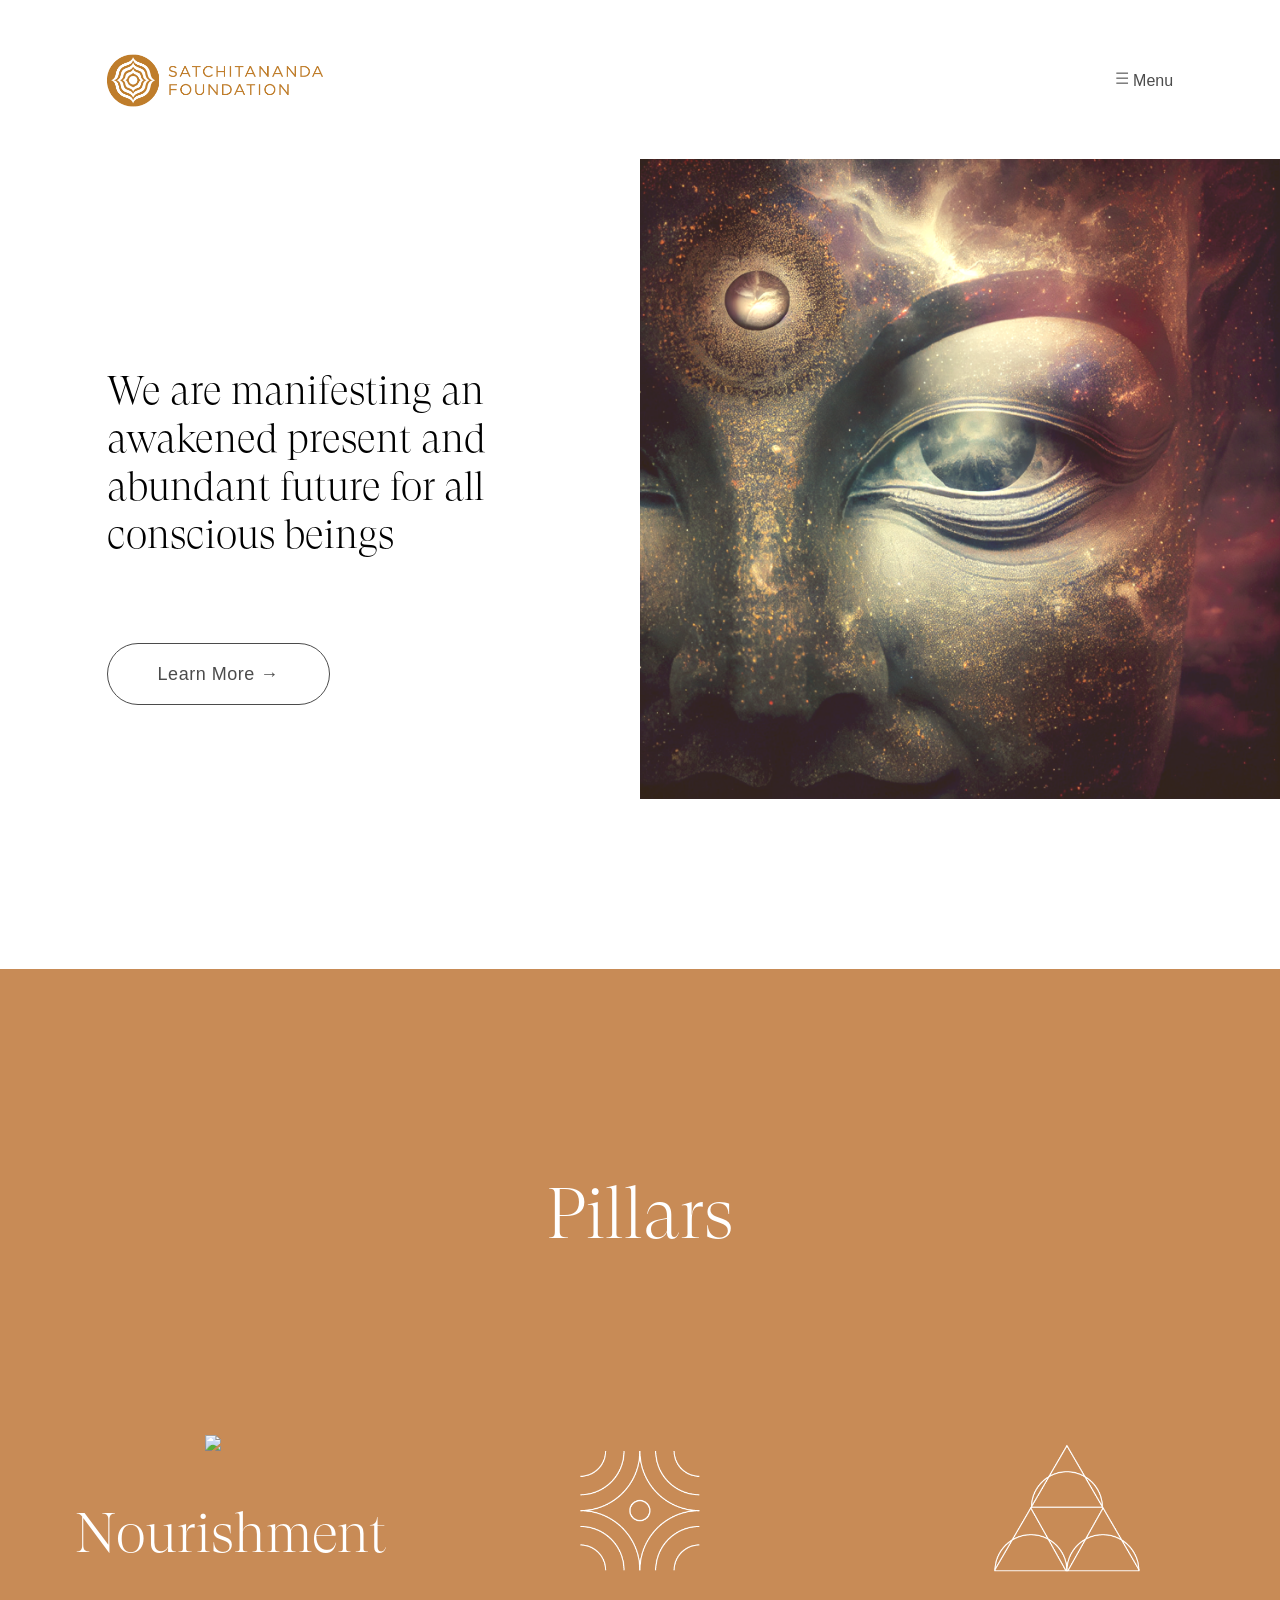
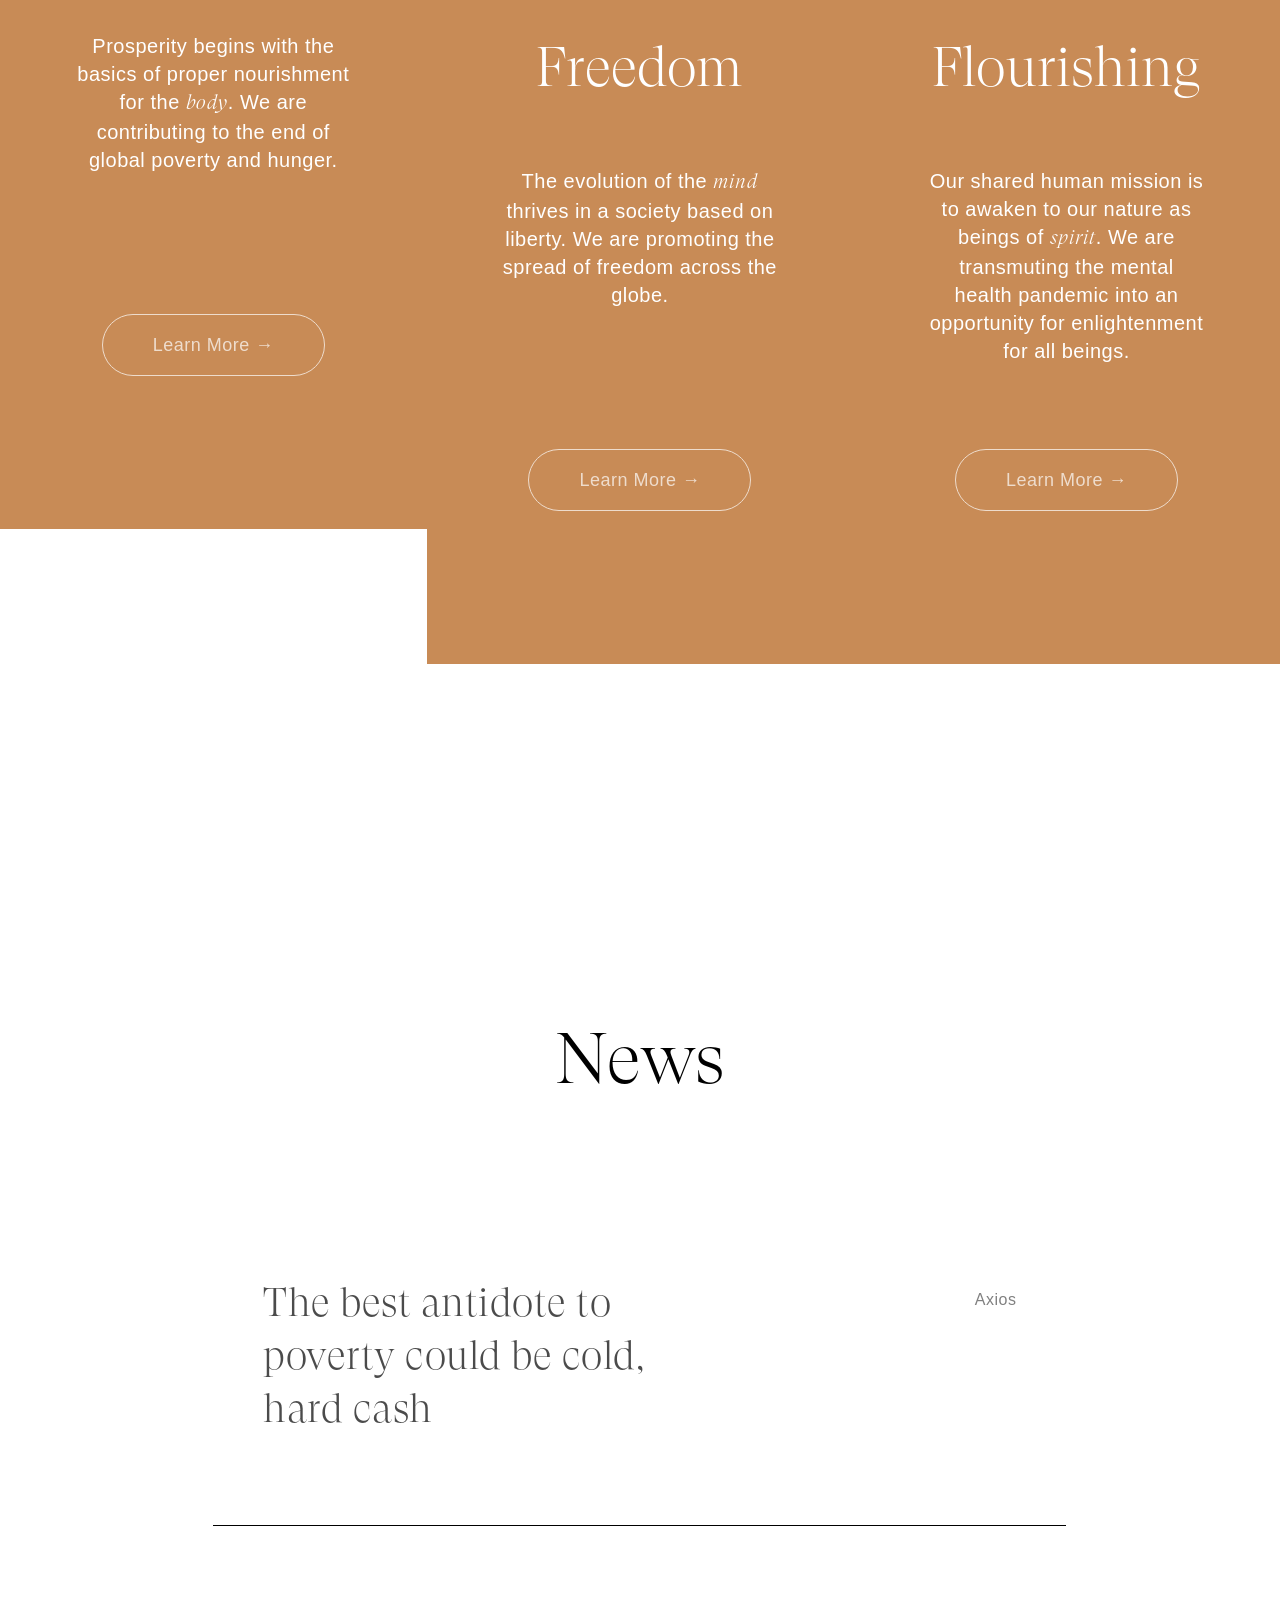
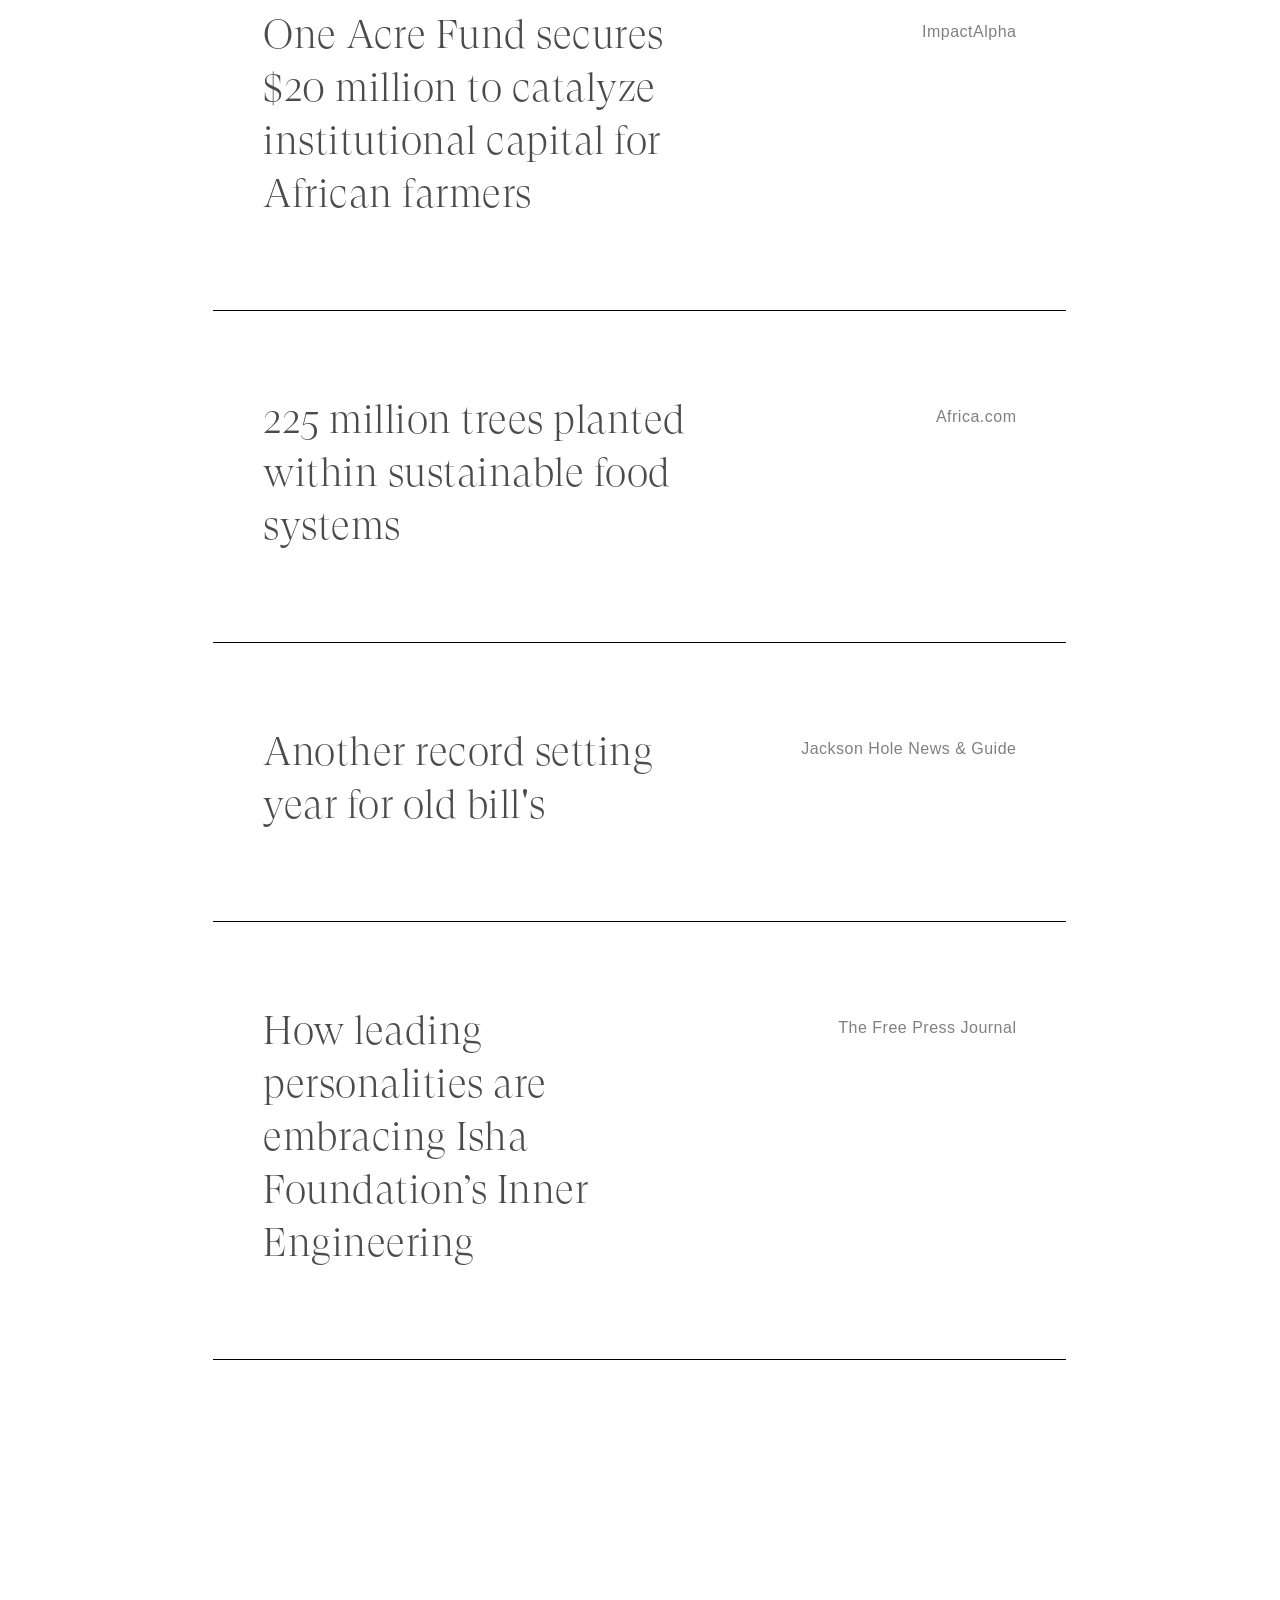
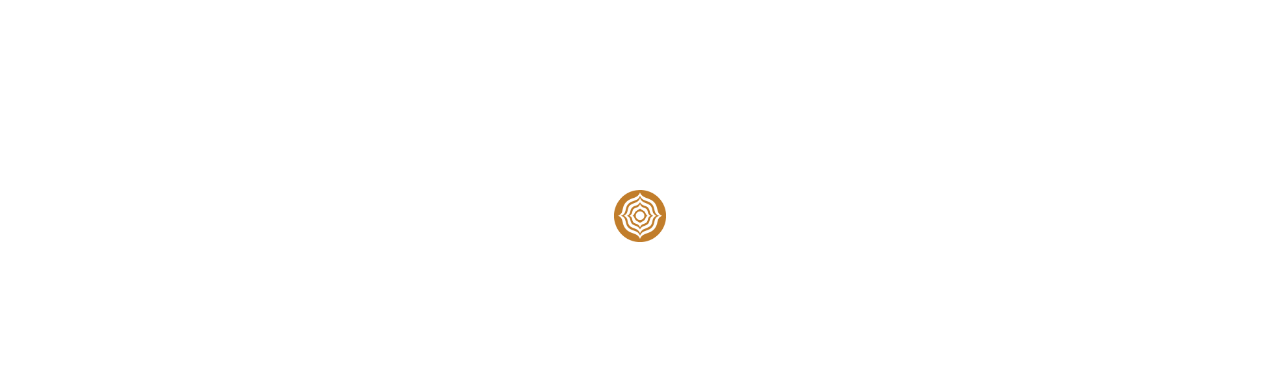
==== index.html @ 5cea1e6e "Update index.html" ====
<!DOCTYPE HTML>
<html lang="en">
<head>
	<!-- 👉 -->
	<script>
		var host = "www.satchitanandafoundation.com"
		if (window.location.host == host && window.location.protocol != "https:") {window.location.protocol = "https:"}
	</script>
	<!-- 🌟 -->
	<title>Satchitananda Foundation</title>
	<meta name="description" content="Our shared human mission is to contribute to the end of global poverty and hunger, to promote the spread of freedom across the globe, and to awaken to our nature as beings of spirit, transmuting the mental health pandemic into an opportunity for enlightenment for all beings">
	<!-- 🔎 -->
	<meta itemprop="name" content="Satchitananda Foundation">
	<meta itemprop="description" content="Our shared human mission is to contribute to the end of global poverty and hunger, to promote the spread of freedom across the globe, and to awaken to our nature as beings of spirit, transmuting the mental health pandemic into an opportunity for enlightenment for all beings">
	<meta itemprop="image" content="https://www.satchitanandafoundation.com/img/thumbnail-og.png">
	<meta property="og:title" content="Satchitananda Foundation">
	<meta property="og:description" content="Our shared human mission is to contribute to the end of global poverty and hunger, to promote the spread of freedom across the globe, and to awaken to our nature as beings of spirit, transmuting the mental health pandemic into an opportunity for enlightenment for all beings">
	<meta property="og:image" content="https://www.satchitanandafoundation.com/img/thumbnail-og.png">
	<meta property="og:url" content="https://www.satchitanandafoundation.com">
	<meta name="twitter:card" content="summary_large_image">
	<meta name="twitter:title" content="Our shared human mission is to contribute to the end of global poverty and hunger, to promote the spread of freedom across the globe, and to awaken to our nature as beings of spirit, transmuting the mental health pandemic into an opportunity for enlightenment for all beings">
	<meta name="twitter:image" content="https://www.satchitanandafoundation.com/img/thumbnail-tw.png">
	<meta charset="utf-8">
	<meta name="viewport" content="width=device-width, initial-scale=1">
	<link rel="shortcut icon" type="image/x-icon" href="img/fav.png">
	<link href="css/grid.css" rel="stylesheet">
	<link href="css/style.css" rel="stylesheet">
	<style>
		html, body {background-color: white;}
		#home-pillars-intro h2 {color: white;}
		#home-pillars-intro, .pillar-1, .pillar-2, .pillar-3 {background-color: #c88b56;}
	</style>
</head>
<body>
	<!-- NAV -->
	<div id="myNav" class="overlay">
		<a href="javascript:void(0)" class="closebtn" onclick="closeNav()">&times;</a>
		<div class="overlay-content">
			<a href="/">Home</a>
			<a href="about">About</a>
			<a href="nourishment">Nourishment</a>
			<a href="freedom">Freedom</a>
			<a href="flourishing">Flourishing</a>
			<!-- <a href="events">Events</a> -->
			<a href="https://blog.satchitananda.foundation" target="_blank">Blog</a>
		</div>
	</div>
	<!-- CONTENT -->
	<div class="container">
		<div class="row" id="nav">
			<div class="col-1"></div>
			<div class="col-5" id="imlogo">
				<a href="/" style="opacity: 1;"><img src="img/satchitananda-logo.png"></a>
			</div>
			<div class="col-5 right">
				<span onclick="openNav()" style="cursor:pointer;"><span id="hamburger" style="top:-2px;">&#9776;</span> Menu</span>
			</div>
			<div class="col-1"></div>
		</div>
	</div>
	<div class="container">
		<div class="row" id="home-intro">
			<div class="col-1"></div>
			<div class="col-4">
				<h1 class="superlight">We are manifesting an awakened present and abundant future for all conscious beings</h1>
				<a href="about.html">Learn More →</a>
			</div>
			<div class="col-1"></div>
			<div class="col-6">
				<img src="img/hero-01.png" width="100%">
			</div>
		</div>
	</div>
	<div class="container center" id="home-pillars-intro">
		<div class="row">
			<div class="col-3"></div>
			<div class="col-6">
				<h2 class="superlight">Pillars</h2>
				<!--<p>Some text here lorem ipsum dolor sit are dolor eufiat nulla pariatur.</p>-->
			</div>
			<div class="col-3"></div>
		</div>
	</div>
	<div class="container center" id="home-pillars">
		<div class="row">
			<div class="col-4 pillar-1">
				<img src="img/pillar-nourishment.png">
				<h3 class="superlight">Nourishment</h3>
				<p>Prosperity begins with the basics of proper nourishment for the <em>body</em>. We are contributing to the end of global poverty and hunger.</p>
				<a href="nourishment.html">Learn More →</a>
			</div>
			<div class="col-4 pillar-2">
				<img src="img/pillar-freedom.png">
				<h3 class="superlight">Freedom</h3>
				<p>The evolution of the <em>mind</em> thrives in a society based on liberty. We are promoting the spread of freedom across the globe.</p>
				<a href="freedom.html">Learn More →</a>
			</div>
			<div class="col-4 pillar-3">
				<img src="img/pillar-flourishing.png">
				<h3 class="superlight">Flourishing</h3>
				<p>Our shared human mission is to awaken to our nature as beings of <em>spirit</em>. We are transmuting the mental health pandemic into an opportunity for enlightenment for all beings.</p>
				<a href="flourishing.html">Learn More →</a>
			</div>
		</div>
	</div>
	<!--
	<div class="container center" id="home-news">
		<div class="row home-news-intro">
			<div class="col-3"></div>
			<div class="col-6">
				<h2 class="superlight">Events</h2>
			</div>
			<div class="col-3"></div>
		</div>
		<div class="row news-border-container">
			<div class="col-2"></div>
			<div class="col-5 left">
				<p class="news-title"><a class="superlight" href="events">Raising Consciousness in the Tetons</a></p>
			</div>
			<div class="col-3 right">
				<p class="news-source">Jackson Hole</p>
			</div>
			<div class="col-2"></div>
		</div>
		<div class="row">
			<div class="col-2"></div>
			<div class="col-8 news-border"></div>
			<div class="col-2"></div>
		</div>
	</div>
	-->
	<div class="container center" id="home-news">
		<div class="row home-news-intro">
			<div class="col-3"></div>
			<div class="col-6">
				<h2 class="superlight">News</h2>
				<!--<p>Some text here lorem ipsum dolor sit are dolor iolore eu fugiat nulla pariatur.</p>-->
			</div>
			<div class="col-3"></div>
		</div>
		<div class="row news-border-container">
			<div class="col-2"></div>
			<div class="col-5 left">
				<p class="news-title"><a class="superlight" href="https://www.axios.com/givedirectly-cash-aid-poverty-pandemic-5806c1e6-aaff-4b41-bc17-98514d4e2431.html" target="_blank">The best antidote to poverty could be cold, hard cash</a></p>
			</div>
			<div class="col-3 right">
				<p class="news-source">Axios</p>
			</div>
			<div class="col-2"></div>
		</div>
		<div class="row">
			<div class="col-2"></div>
			<div class="col-8 news-border"></div>
			<div class="col-2"></div>
		</div>
		<div class="row news-border-container">
			<div class="col-2"></div>
			<div class="col-5 left">
				<p class="news-title"><a class="superlight" href="https://impactalpha.com/one-acre-fund-secures-20-million-to-catalyze-institutional-capital-for-african-farmers" target="_blank">One Acre Fund secures $20 million to catalyze institutional capital for African farmers</a></p>
			</div>
			<div class="col-3 right">
				<p class="news-source">ImpactAlpha</p>
			</div>
			<div class="col-2"></div>
		</div>
		<div class="row">
			<div class="col-2"></div>
			<div class="col-8 news-border"></div>
			<div class="col-2"></div>
		</div>
		<div class="row news-border-container">
			<div class="col-2"></div>
			<div class="col-5 left">
				<p class="news-title"><a class="superlight" href="https://www.africa.com/225-million-trees-planted-within-sustainable-food-systems" target="_blank">225 million trees planted within sustainable food systems</a></p>
			</div>
			<div class="col-3 right">
				<p class="news-source">Africa.com</p>
			</div>
			<div class="col-2"></div>
		</div>
		<div class="row">
			<div class="col-2"></div>
			<div class="col-8 news-border"></div>
			<div class="col-2"></div>
		</div>
		<div class="row news-border-container">
			<div class="col-2"></div>
			<div class="col-5 left">
				<p class="news-title"><a class="superlight" href="https://www.jhnewsandguide.com/news/town_county/local/another-record-setting-year-for-old-bills/article_1b489ef6-566a-5c36-bd68-8cf71f87dc6e.html" target="_blank">Another record setting year for old bill's</a></p>
			</div>
			<div class="col-3 right">
				<p class="news-source">Jackson Hole News & Guide</p>
			</div>
			<div class="col-2"></div>
		</div>
		<div class="row">
			<div class="col-2"></div>
			<div class="col-8 news-border"></div>
			<div class="col-2"></div>
		</div>
		<div class="row news-border-container">
			<div class="col-2"></div>
			<div class="col-5 left">
				<p class="news-title"><a class="superlight" href="https://www.freepressjournal.in/india/2021-started-with-a-spiritual-high-how-leading-personalities-are-embracing-isha-foundations-inner-engineering" target="_blank">How leading personalities are embracing Isha Foundation’s Inner Engineering</a></p>
			</div>
			<div class="col-3 right">
				<p class="news-source">The Free Press Journal</p>
			</div>
			<div class="col-2"></div>
		</div>
		<div class="row">
			<div class="col-2"></div>
			<div class="col-8 news-border"></div>
			<div class="col-2"></div>
		</div>
	</div>
	<!--
	<div class="container center" id="home-blog">
		<div class="row home-blog-intro">
			<div class="col-3"></div>
			<div class="col-6">
				<h2 class="superlight">Blog</h2>
				<p>Some text here lorem ipsum dolor sit amet, consectetur adipiscing elit, sed do eiusmod tempor incididunt ut labore et dolore magna aliqua. Ut enim ad minim veniam, quis nostrud exercitation ullamco laboris nisi ut aliquip ex ea commodo consequat. Duis aute irure dolor in reprehenderit in voluptate velit esse cillum dolore eu fugiat nulla pariatur.</p>
			</div>
			<div class="col-3"></div>
		</div>
		<div class="row">
			<div class="col-2"></div>
			<div class="col-6">
				<p class="blog-title superlight left">Lorem ipsum dolor sit amet</p>
			</div>
			<div class="col-2 right">
				<p class="blog-source">Aug 12, 2021</p>
			</div>
			<div class="col-2"></div>
		</div>
		<div class="row">
			<div class="col-2"></div>
			<div class="col-8 blog-border"></div>
			<div class="col-2"></div>
		</div>
		<div class="row">
			<div class="col-2"></div>
			<div class="col-6">
				<p class="blog-title superlight left">Lorem ipsum dolor sit amet</p>
			</div>
			<div class="col-2 right">
				<p class="blog-source">Aug 12, 2021</p>
			</div>
			<div class="col-2"></div>
		</div>
		<div class="row">
			<div class="col-2"></div>
			<div class="col-8 blog-border"></div>
			<div class="col-2"></div>
		</div>
		<div class="row">
			<div class="col-2"></div>
			<div class="col-6">
				<p class="blog-title superlight left">Lorem ipsum dolor sit amet</p>
			</div>
			<div class="col-2 right">
				<p class="blog-source">Aug 12, 2021</p>
			</div>
			<div class="col-2"></div>
		</div>
		<div class="row">
			<div class="col-2"></div>
			<div class="col-8 blog-border"></div>
			<div class="col-2"></div>
		</div>
	</div>
	-->
	<!-- FOOTER -->
	<div class="container center footer">
		<div class="row">
			<div class="col-12">
				<img src="img/fav.png">
			</div>
		</div>
	</div>
</body>
<script>
	/* Open */
	function openNav() {
		document.getElementById("myNav").style.display = "block";
	}
	/* Close */
	function closeNav() {
		document.getElementById("myNav").style.display = "none";
	}
</script>
</html>
---- css/grid.css ----
/**
*** SIMPLE GRID
*** (C) ZACH COLE 2016
**/

@font-face {
	font-family: 'SuperLight';
	src: url('../fonts/GT-Super-Display-Light.woff2') format('woff2'),
		 url('../fonts/GT-Super-Display-Light.woff') format('woff'),
		 url('../fonts/GT-Super-Display-Light.ttf') format('truetype'),
		 url('../fonts/GT-Super-Display-Light.otf') format('opentype');
}

@font-face {
	font-family: 'SuperBoldItalic';
	src: url('../fonts/GT-Super-Display-Bold-Italic.woff2') format('woff2'),
		 url('../fonts/GT-Super-Display-Bold-Italic.woff') format('woff'),
		 url('../fonts/GT-Super-Display-Bold-Italic.ttf') format('truetype'),
		 url('../fonts/GT-Super-Display-Bold-Italic.otf') format('opentype');
}

@font-face {
	font-family: 'SuperLightItalic';
	src: url('../fonts/GT-Super-Display-Light-Italic.woff2') format('woff2'),
		 url('../fonts/GT-Super-Display-Light-Italic.woff') format('woff'),
		 url('../fonts/GT-Super-Display-Light-Italic.ttf') format('truetype'),
		 url('../fonts/GT-Super-Display-Light-Italic.otf') format('opentype');
}

/* UNIVERSAL */

html, body {height: 100%; width: 100%; margin: 0; padding: 0; left: 0; top: 0; font-size: 100%;}

/* ROOT FONT STYLES */

* {font-family: Helvetica, sans-serif; color: black; line-height: 1.4; font-size: 1rem;}
.superlight {font-family: 'SuperLight', Georgia, serif; font-weight: 100;}
.superLlightitalic {font-family: 'SuperLightItalic', Georgia, serif; font-weight: 100; font-style: italic;}
.helve {font-family: Helvetica, sans-serif;}

/* TYPOGRAPHY */

h1 {font-size: 2.5rem;}
h2 {font-size: 2rem;}
h3 {font-size: 1.375rem;}
h4 {font-size: 1.125rem;}
h5 {font-size: 1rem;}
h6 {font-size: 0.875rem;}
p {font-size: 1.125rem; font-weight: 200; line-height: 1.8;}
.left {text-align: left;}
.right {text-align: right;}
.center {text-align: center; margin-left: auto; margin-right: auto;}
.justify {text-align: justify;}

/* ==== GRID SYSTEM ==== */

.container {width: 100%; margin-left: auto; margin-right: auto;}
.row {position: relative; width: 100%;}
.row [class^="col"] {float: left; min-height: 0.125rem;} /* margin: 0.5rem 2%; */

.col-1, .col-2, .col-3, .col-4, .col-5, .col-6, .col-7, .col-8, .col-9, .col-10, .col-11, .col-12 {width: 100%;}
.col-1-sm {width: 8.33%;}
.col-2-sm {width: 16.66%;}
.col-3-sm {width: 25%;}
.col-4-sm {width: 33.33%;}
.col-5-sm {width: 41.66%;}
.col-6-sm {width: 50%;}
.col-7-sm {width: 58.33%;}
.col-8-sm {width: 66.66%;}
.col-9-sm {width: 75%;}
.col-10-sm {width: 83.33%;}
.col-11-sm {width: 91.66%;}
.col-12-sm {width: 100%;}

.row::after {content: ""; display: table; clear: both;}
.hidden-sm {display: none;}

@media only screen and (min-width: 33.75em) { /* 540px */
	.container {width: 100%;}
}

@media only screen and (min-width: 45em) { /* 720px */
	.col-1 {width: 8.33%;}
	.col-2 {width: 16.66%;}
	.col-3 {width: 25%;}
	.col-4 {width: 33.33%;}
	.col-5 {width: 41.66%;}
	.col-6 {width: 50%;}
	.col-7 {width: 58.33%;}
	.col-8 {width: 66.66%;}
	.col-9 {width: 75%;}
	.col-10 {width: 83.33%;}
	.col-11 {width: 91.66%;}
	.col-12 {width: 100%;}
	.hidden-sm {display: block;}
}

@media only screen and (min-width: 60em) { /* 960px */
	.container {width: 100%;}
}
---- css/style.css ----
/* TYPOGRAPHY */

h1 {font-size: 4.5rem; line-height: 1.05; font-weight: 200;}
h3 {font-size: 1.375rem;}
h4 {font-size: 1.125rem; line-height: 1.4; letter-spacing: 0.5px; font-weight: 300;}
p {font-size: 1.25rem; line-height: 1.4; letter-spacing: 0.5px; margin: 0;}
p.small, a.small {font-size: 0.875rem;}

a {
	font-size: 1.25rem;
	line-height: 1.5;
	letter-spacing: 0.5px;
	text-decoration: none;
	border-bottom: 1px transparent solid;
	opacity: 0.7;
	-webkit-transition: opacity, border-bottom 1s ease-out;
	-moz-transition: opacity, border-bottom 1s ease-out;
	-o-transition: opacity, border-bottom 1s ease-out;
	transition: opacity, border-bottom 1s ease-out;
	color: black;
}
a:hover {opacity: 1;}
h1, p, a, a:hover; a:visited {color: black;}
strong {font-weight: bold; color: white; font-size: 1.25rem;}
em {font-family: 'SuperLightItalic', Georgia, serif; font-weight: 100; font-style: italic; color: white; font-size: 1.25rem;}
/* em {font-family: 'SuperBoldItalic', Georgia, serif; font-weight: 700; font-style: italic; color: white; font-size: 1.25rem;} */

#nav {padding-top: 50px;}
#nav span {font-family: Helvetica, sans-serif; font-size: 1rem; opacity: 0.7; position: relative; top: 20px;}
#nav span:hover {opacity: 1;}
#imlogo img {width: 216px;}

#home-intro {padding-top: 50px; height: 400px; min-height: 800px;}
#home-intro h1 {font-size: 2.5rem; line-height: 1.2; margin-bottom: 100px; margin-top: 200px;}
#home-intro a, #events-intro a {font-size: 1.125rem; border: 1px black solid; padding: 20px 50px; border-radius: 50px;}
#home-intro img {margin-top: -10px; max-width: 900px;}

#home-pillars-intro h2 {font-size: 4.5rem; margin-top: 200px; margin-bottom: -15px;}
#home-pillars-intro p {font-size: 1.25rem; margin-top: 60px; margin-bottom: 120px;}

#home-pillars {margin-right: 0; margin-right: 0;}
#home-pillars img {margin-top: 180px; max-width: 150px;}
#home-pillars h3 {font-size: 3.5rem; margin-top: 40px; color: white; padding-left: 75px; padding-right: 75px;}
#home-pillars p {margin-top: 40px; color: white; padding-left: 75px; padding-right: 75px; padding-bottom: 150px; height: 150px;}
#home-pillars a {font-size: 1.125rem; border: 1px white solid; padding: 20px 50px; border-radius: 50px; color: white;}
.pillar-1 {background-color: #386ea9;}
.pillar-2 {background-color: #c88b56;}
.pillar-3 {background-color: #4c6e62;}
#home-pillars .col-4 {padding-bottom: 170px;}

#home-news, #home-blog {background-color: white;}
#home-news h2, #home-blog h2 {font-size: 4.5rem; margin-top: 250px;}
#about-mission h2, #pillars-mission-text h2 {font-size: 4.5rem; margin-top: 100px;}
#home-news .news-source, #home-blog .blog-source {font-size: 1.25rem; margin-top: 60px;}
#home-news .news-title, #home-blog .blog-title {font-size: 3rem;}
p.news-title, .news-source {padding: 0 50px; margin: 0;}
p.news-title {font-size: 2.5rem; line-height: 1.1;}
.news-title a {font-size: 2.5rem; line-height: 1.1;}
#home-news .news-source, #home-blog .blog-source {color: gray; margin-top: 15px; font-size: 1rem;}
.news-border, .blog-border {border-bottom: 1px black solid; margin-top: 40px; margin-bottom: -20px;}
#home-news, #home-blog {margin-top: 100px;}
.news-border-container {padding-top: 100px; padding-bottom: 50px;}

.footer {margin-top: 300px; height: 350px;}
.footer img {padding-top: 150px; width: 52px;}

#about-intro {padding-top: 100px;}
#about-intro h1 {font-size: 2.5rem; margin-top: 50px;}
.about-outcomes {margin-top: 200px;}
.about-outcomes h2 {font-size: 4.5rem;}
.about-outcomes h3 {font-family: 'SuperLight', Georgia, serif; font-size: 2rem;}
.about-outcomes p {margin-top: 20px; margin-bottom: 120px; font-size: 1.125rem;}

.team h2 {font-size: 4.5rem; padding-bottom: 100px;}
.team h3 {font-size: 2.5rem; padding-bottom: 0; margin-bottom: 20px;}
.team .offset-left {position: relative; right: 50px;}
#about-intro-text p, .team p {font-size: 1.125rem;}
.team p+p {margin-top: 20px;}

/* NAV */

.overlay {height: 100%; width: 100%; display: none; position: fixed; z-index: 1; top: 0; left: 0; background: #c88b56; opacity: 0.96;}
.overlay-content {position: relative; top: 20%; width: 100%; text-align: center;} /* top: 15% if add Events */
.overlay a {padding: 10px; text-decoration: none; font-size: 3rem; color: white; display: block; transition: 0.3s; font-family: 'SuperLight', Georgia, serif; font-weight: 100;}
.overlay a:hover, .overlay a:focus {color: #f1f1f1;}
.overlay .closebtn {position: absolute; top: 25px; right: 160px; font-size: 4rem;}

#values-icons img {max-width: 120px;}
#values-icons p {padding-bottom: 0px;}
#quotes p {color: gray;}
.partners-logos img {margin: 0 50px; display: inline-block; max-width: 200px;}

.rwd-desk {display: block;}
.rwd-mobi {display: none;}
.overlay .closebtn {right: 150px; opacity: 0.4;}

/* RWD	*/
@media screen and (max-height: 450px) {
	.overlay a {font-size: 2rem;}
	.overlay .closebtn {font-size: 40px; top: 15px; right: 35px;}
}

@media screen and (max-width: 1200px) {
	.overlay .closebtn {right: 75px;}
	#home-pillars h3 {font-size: 2rem; padding-left: 30px; padding-right: 30px;}
	#home-pillars p {font-size: 1rem; padding-left: 30px; padding-right: 30px;}
}

@media screen and (max-width: 900px) {
	#home-intro img {margin-top: 50px;}
	#home-intro h1 {margin-top: 100px;}
	#nav span {top: 10px;}
	.rwd-desk {display: none;}
	.rwd-mobi {display: block;}
	#pillars-mission-text p {padding-left: 50px; padding-right: 50px;}
	#imlogo img {width: 144px;}
	.footer img {width: 34px;}
	.overlay a {font-size: 20px;}
}

@media screen and (max-width: 720px) {
	.overlay .closebtn {right: 50px;}
	#nav span {top: -40px; margin-right: 50px;}
	span#hamburger {margin-right: 0;}
	.news-source {padding-top: 50px;}
	#home-intro h1 {margin-top: 50px;}
	#nav a, #home-intro h1 {padding: 0 50px;}
	#home-intro a {margin-left: 50px;}
	#about-intro-text p, .about-outcomes h3, .about-outcomes p, .team h2, .team h3, .team p {padding-left: 50px; padding-right: 50px;}
	.team .offset-left {right: 0;}
	#home-pillars h3 {font-size: 3rem; padding-left: 75px; padding-right: 75px;}
	#home-pillars p {font-size: 1.25rem; padding-left: 75px; padding-right: 75px;}
}
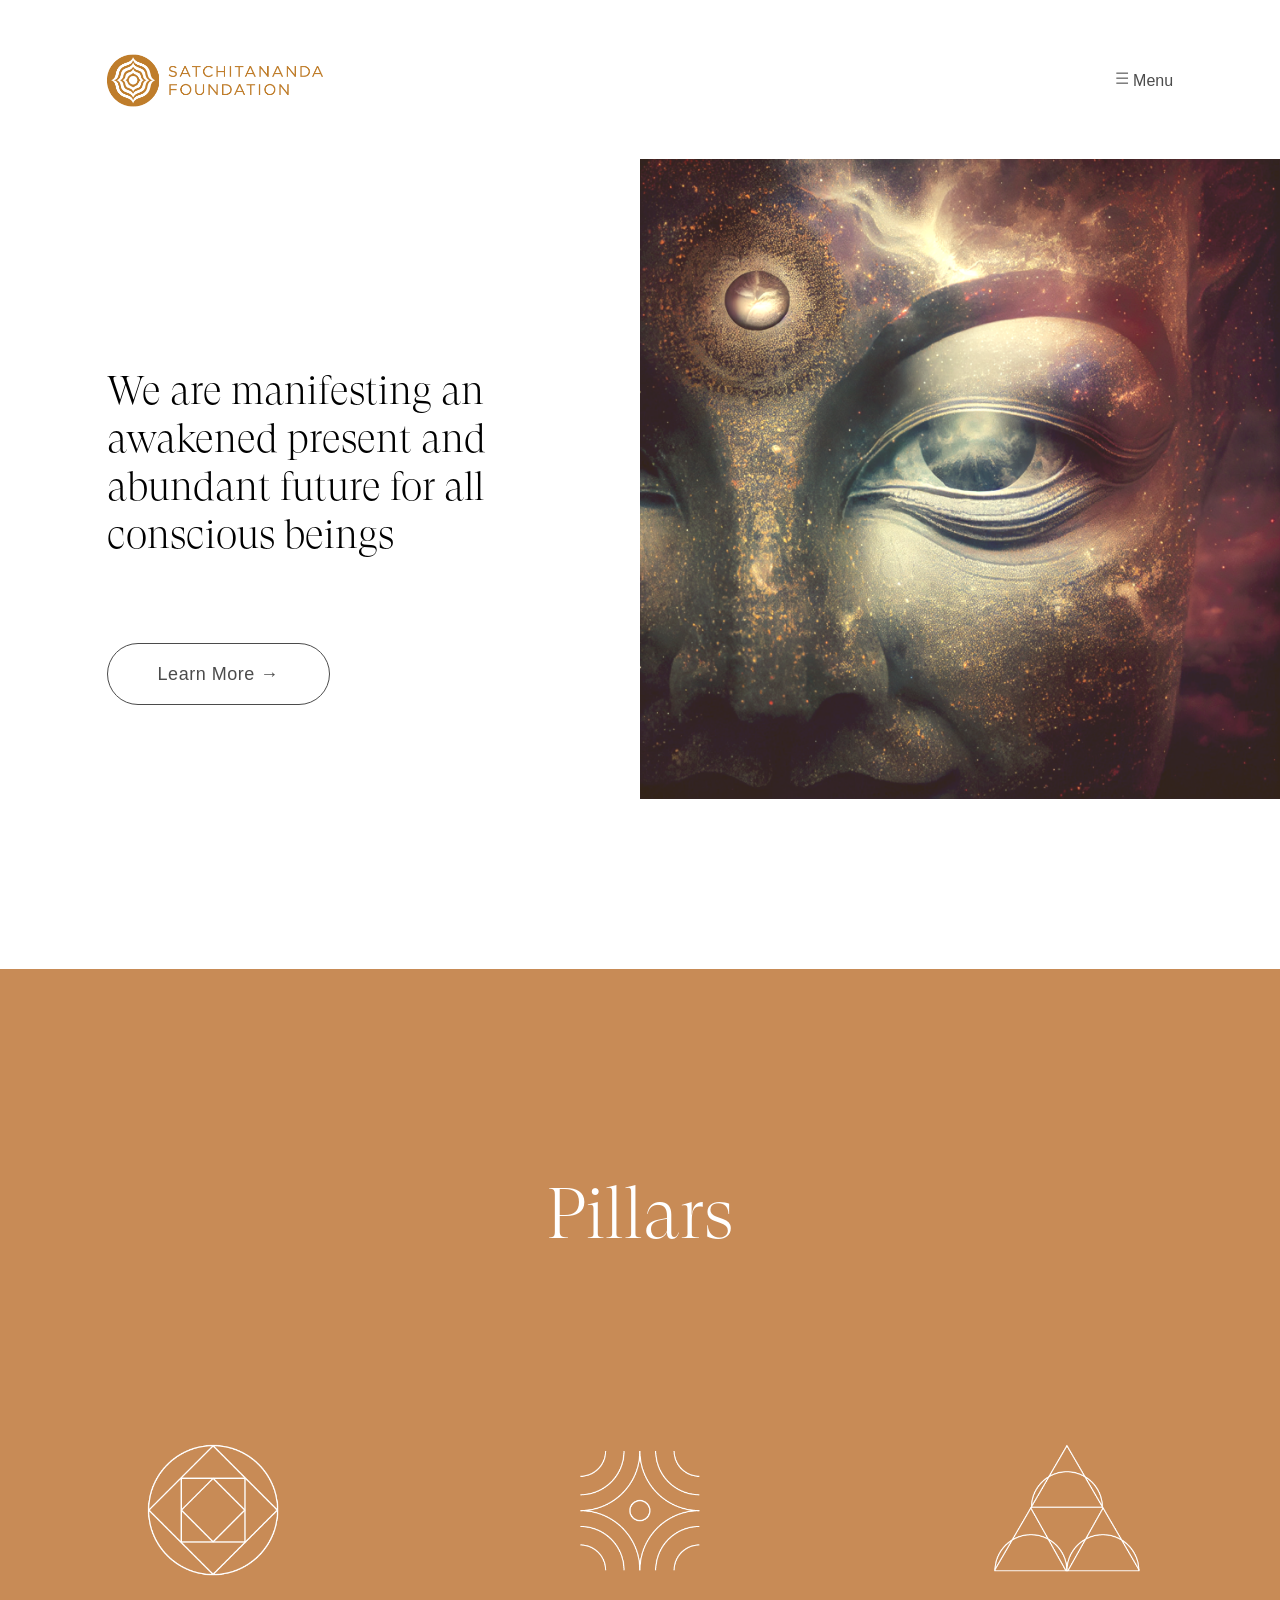
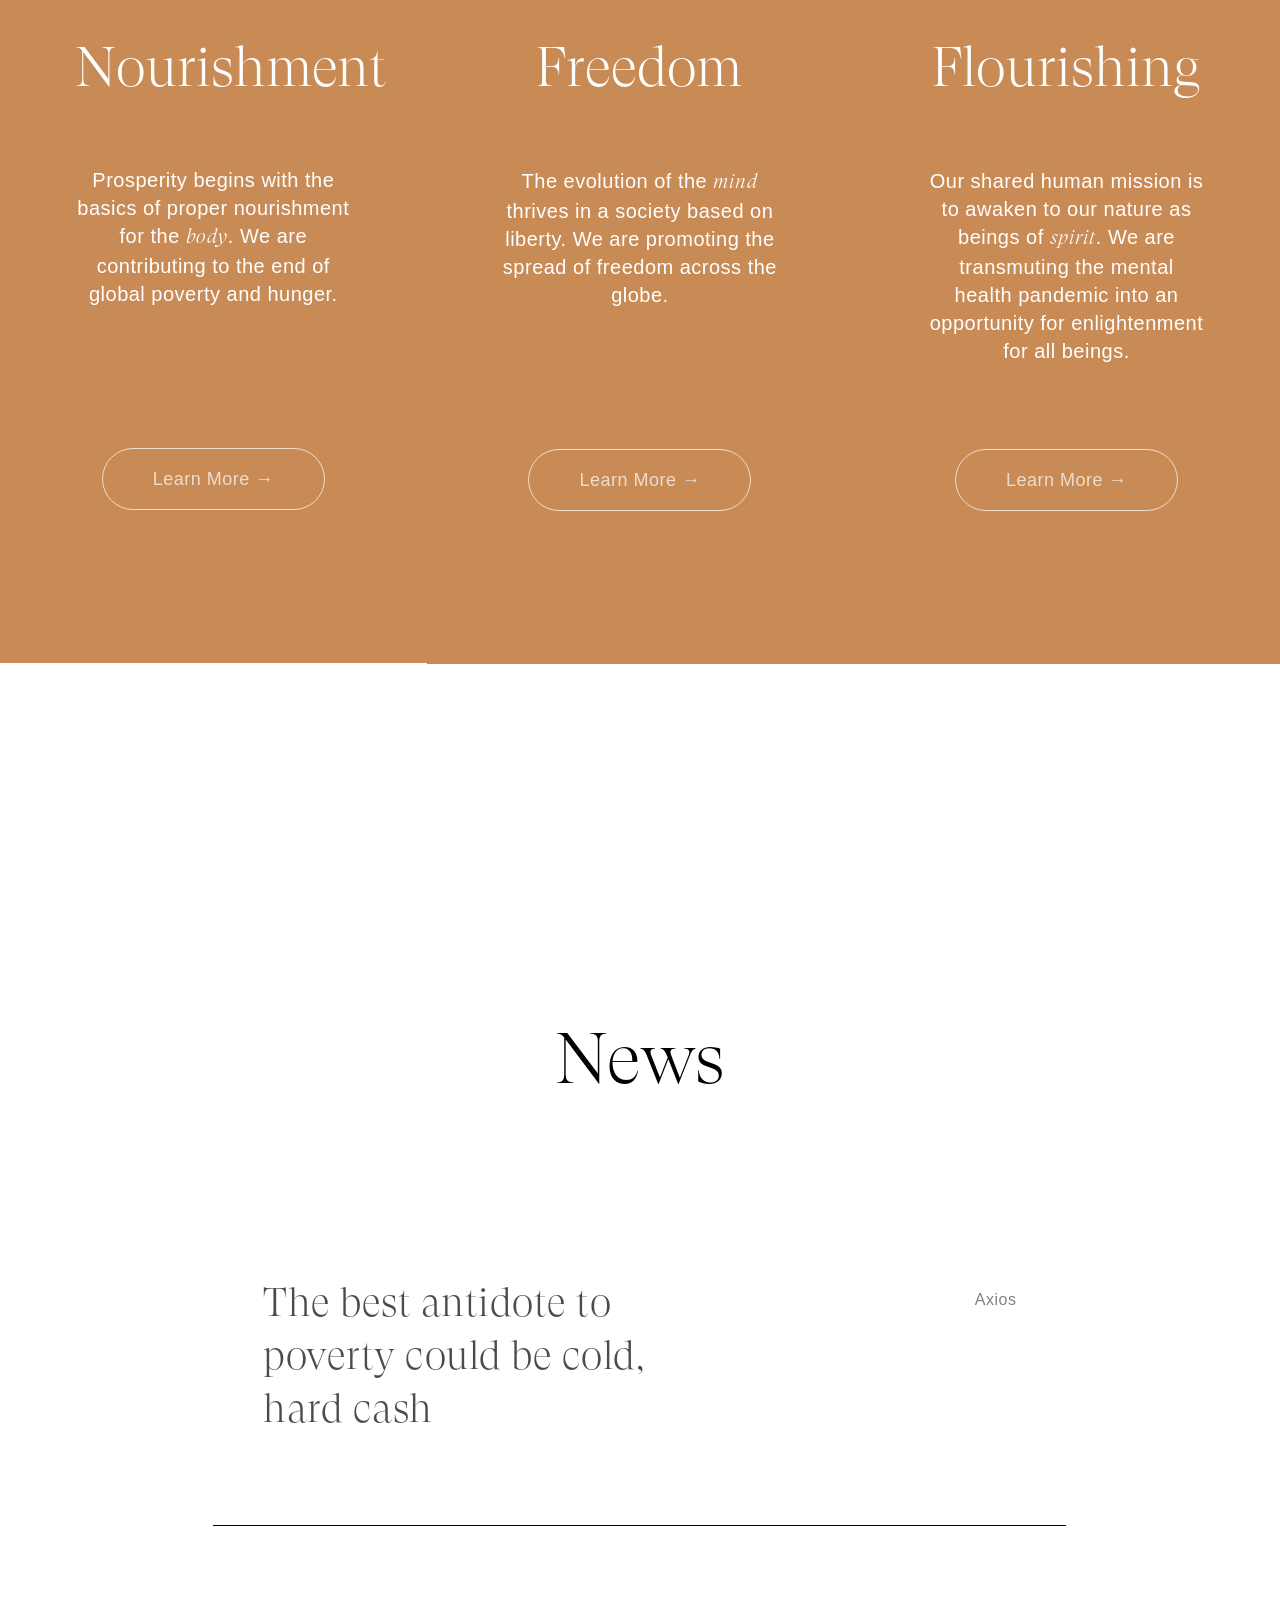
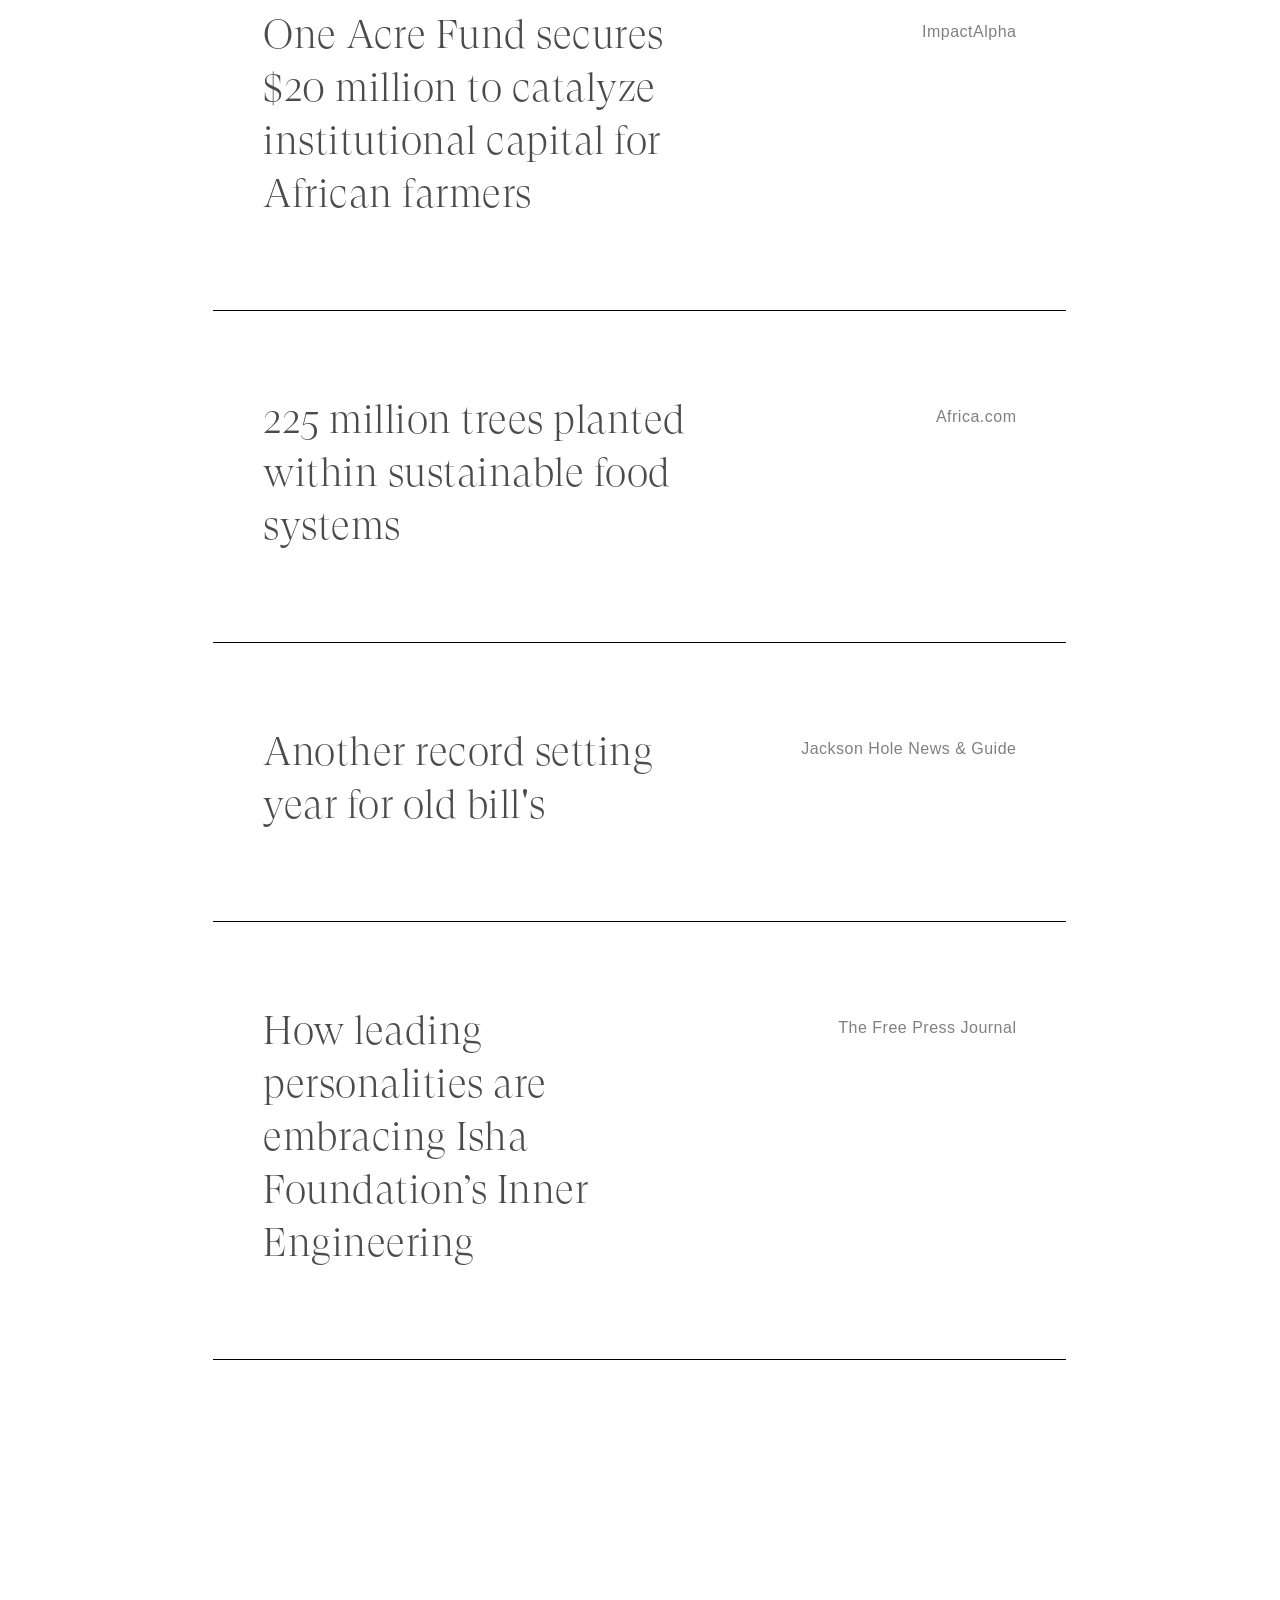
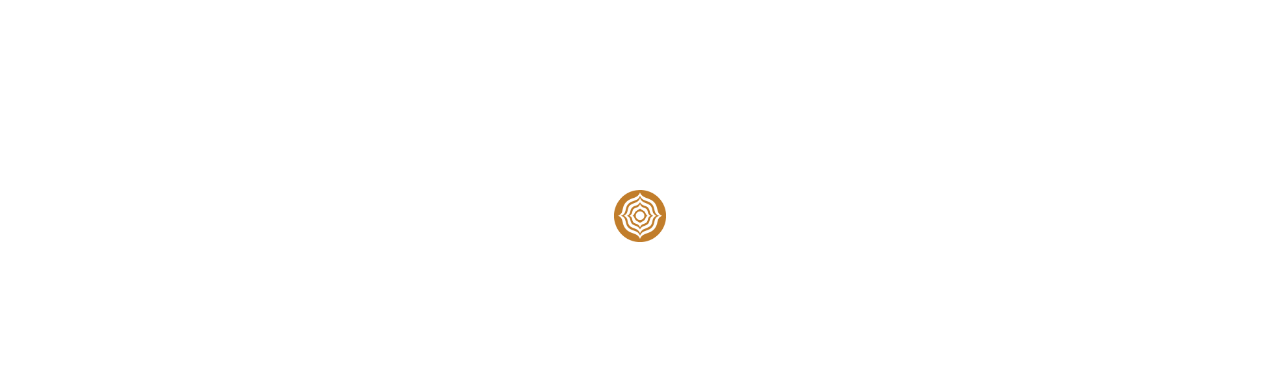
==== commit 4f9f93ed: "Update index.html" ====
--- a/index.html
+++ b/index.html
@@ -39,8 +39,8 @@
 			<a href="/">Home</a>
 			<a href="about">About</a>
 			<a href="nourishment">Nourishment</a>
-			<a href="freedom">Freedom</a>
-			<a href="flourishing">Flourishing</a>
+			<a href="nature">Nature</a>
+			<a href="nirvana">Nirvana</a>
 			<!-- <a href="events">Events</a> -->
 			<a href="https://blog.satchitananda.foundation" target="_blank">Blog</a>
 		</div>
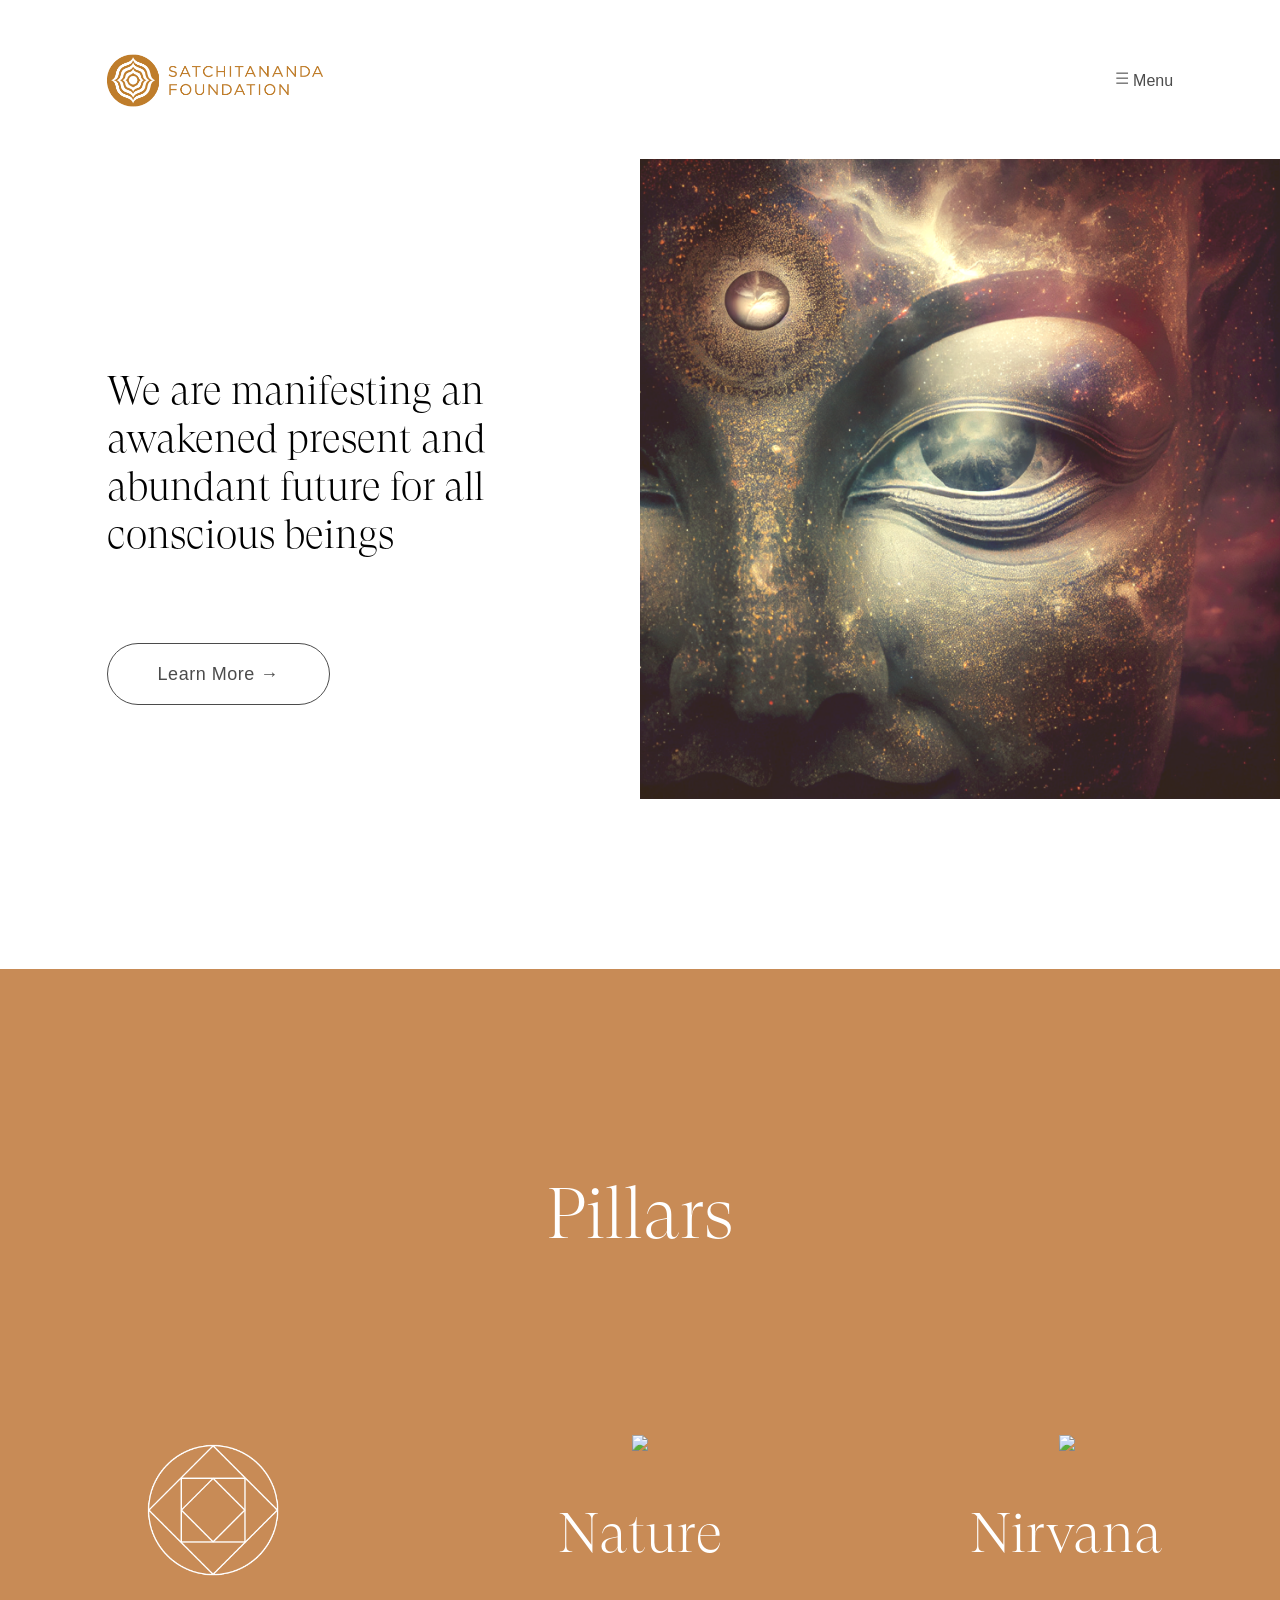
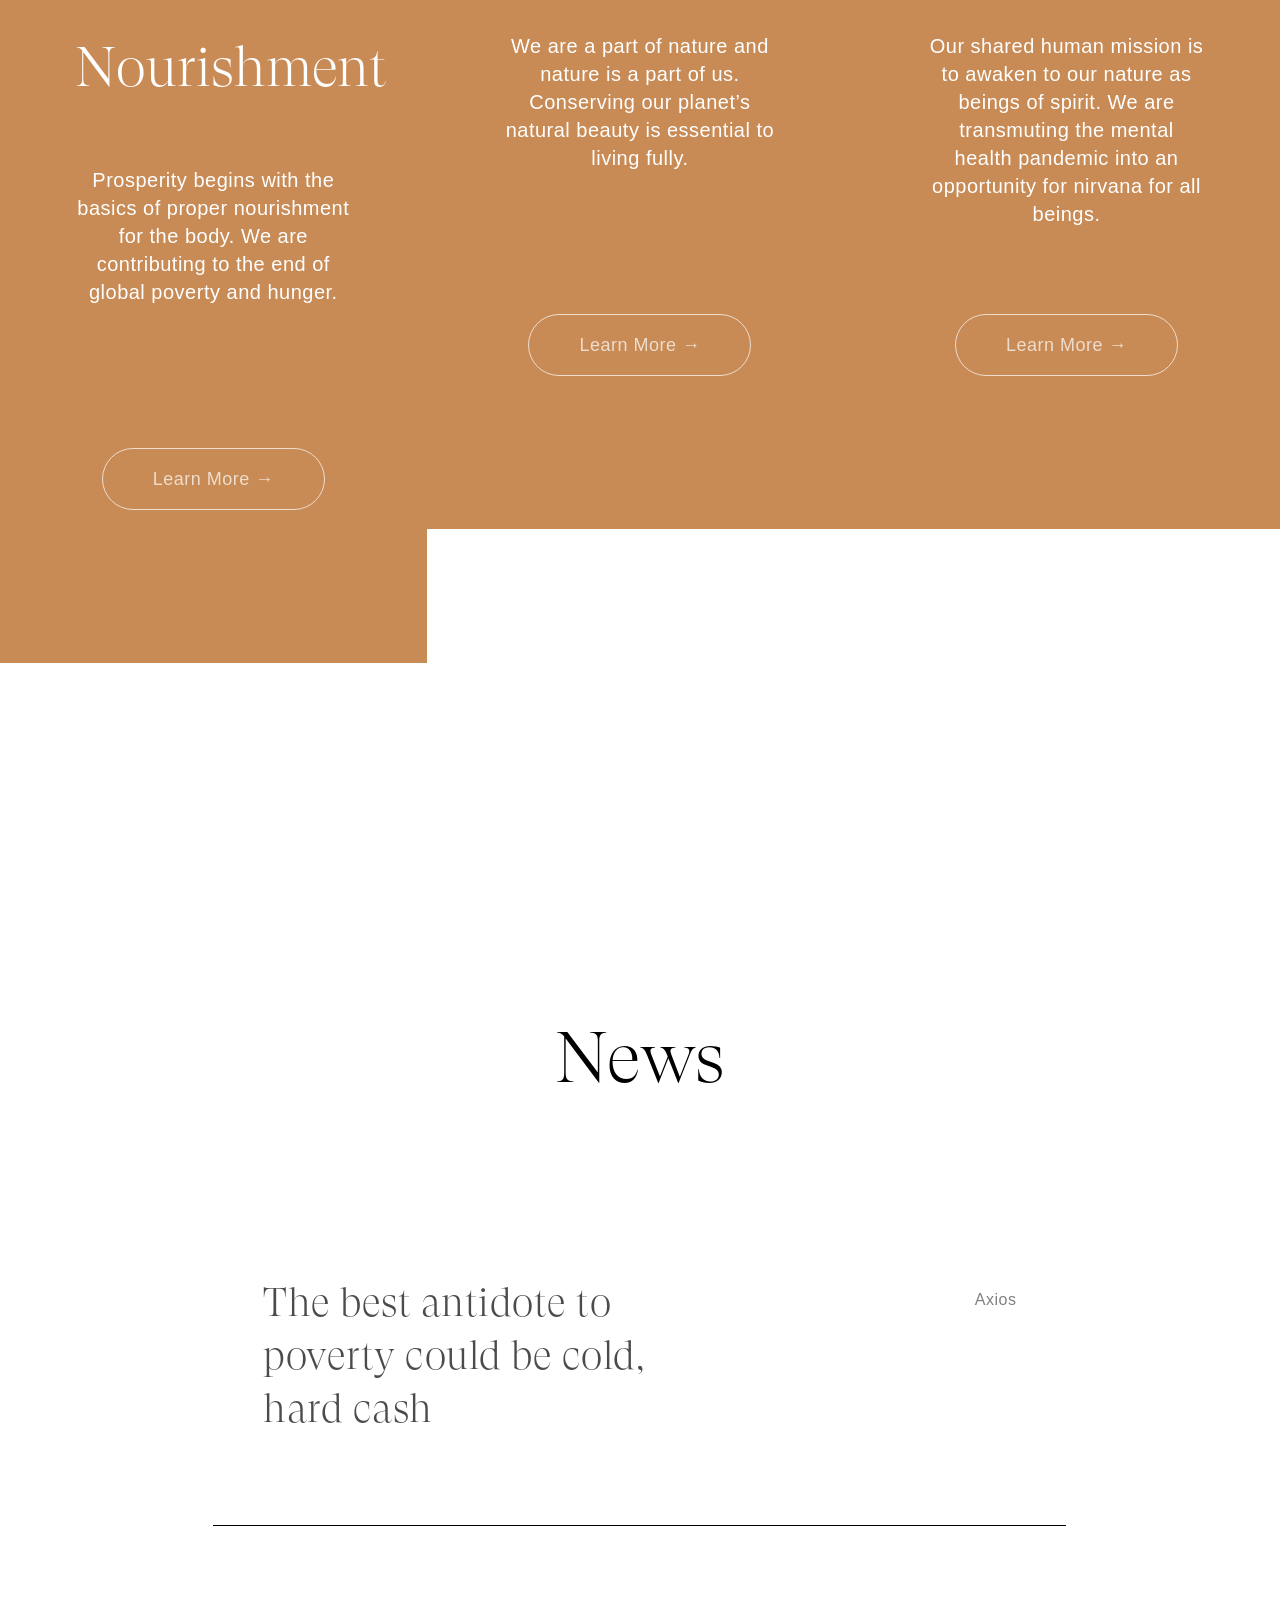
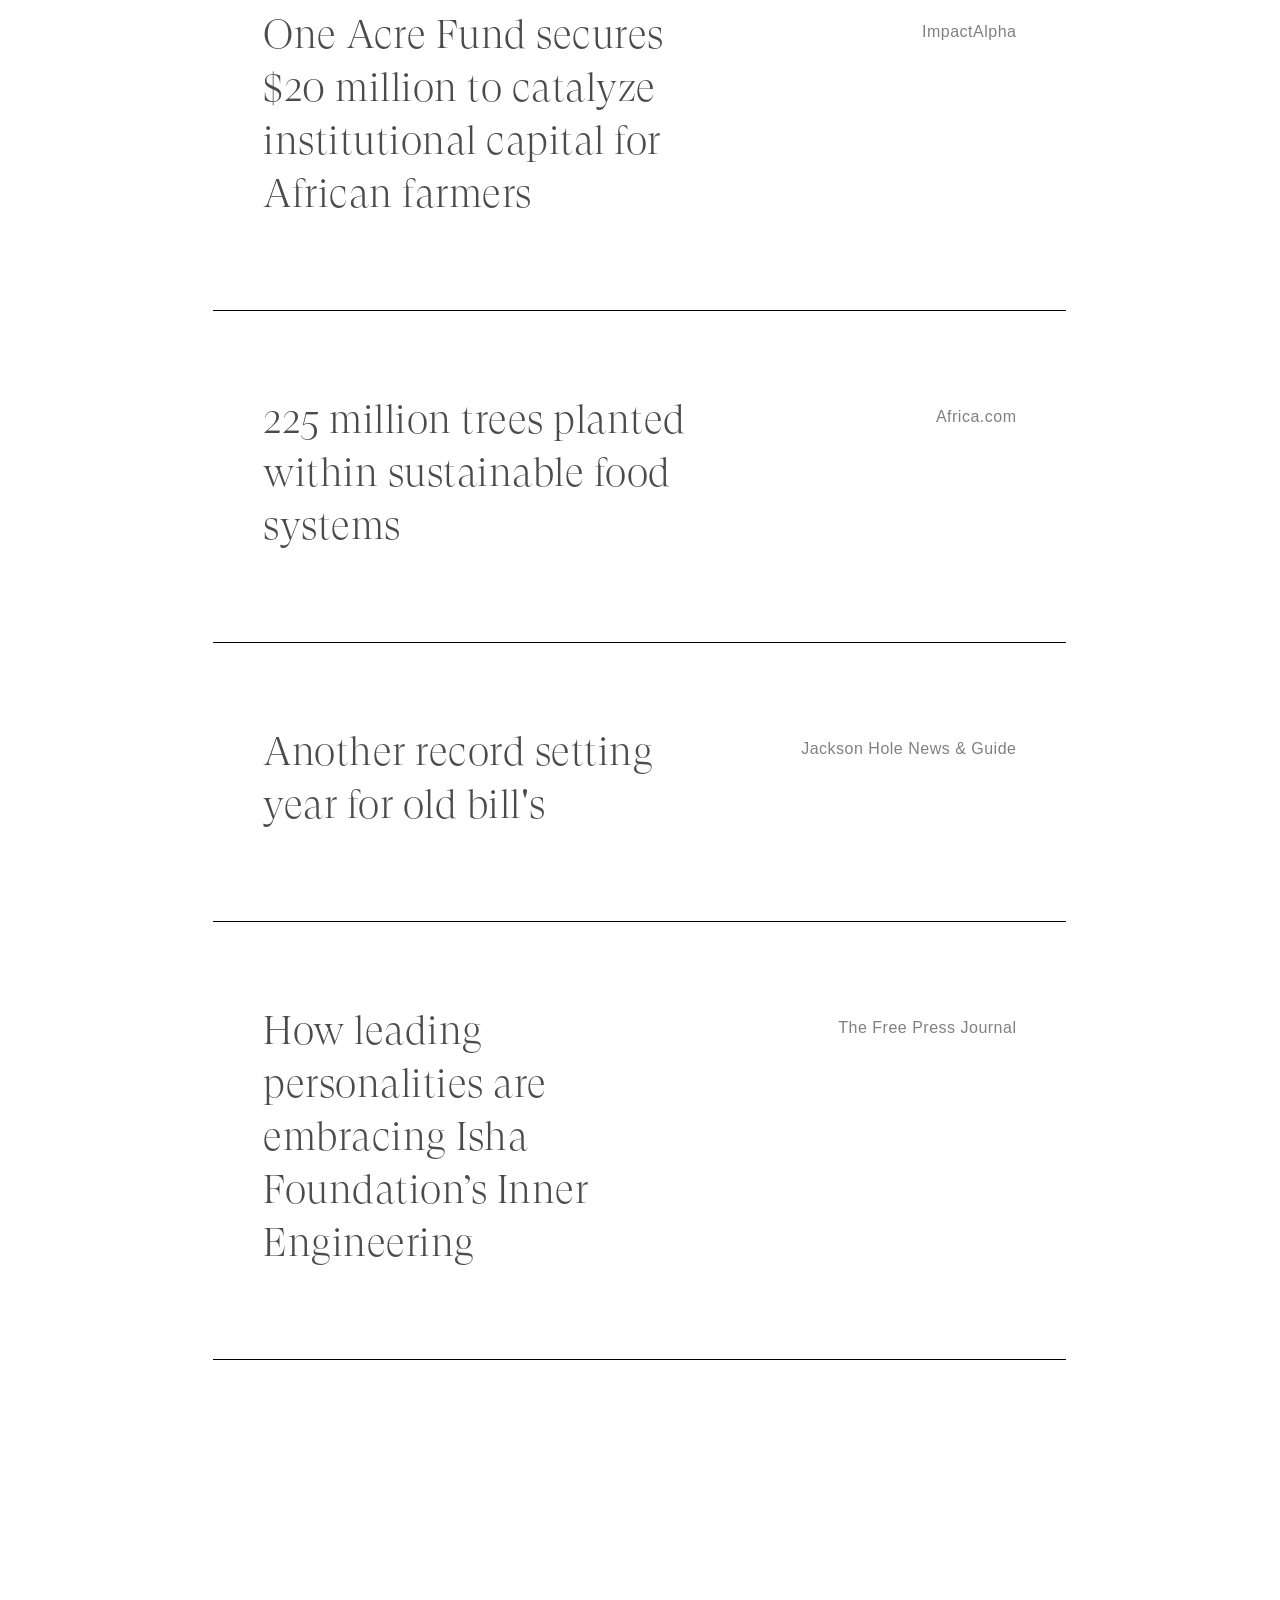
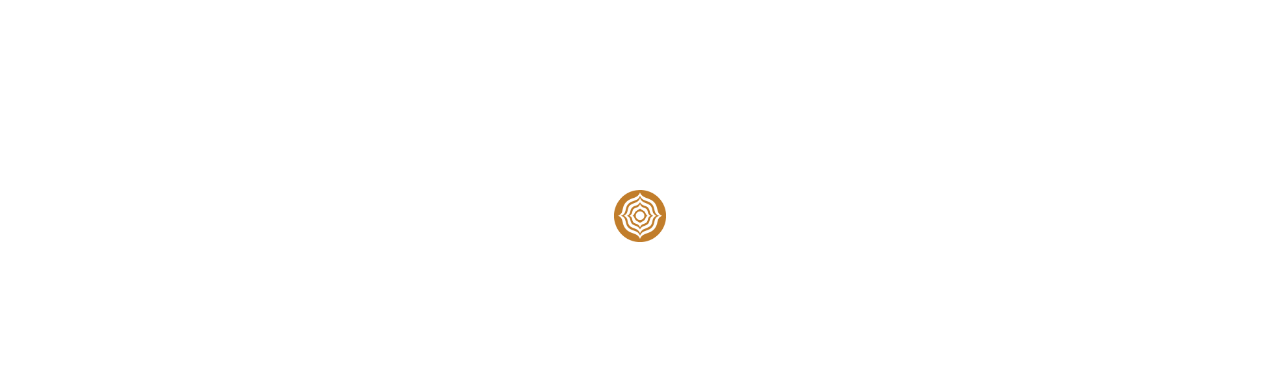
==== commit 7978d2f1: "Update index.html" ====
--- a/index.html
+++ b/index.html
@@ -1,24 +1,23 @@
 <!DOCTYPE HTML>
 <html lang="en">
 <head>
-	<!-- 👉 -->
 	<script>
 		var host = "www.satchitanandafoundation.com"
 		if (window.location.host == host && window.location.protocol != "https:") {window.location.protocol = "https:"}
 	</script>
 	<!-- 🌟 -->
 	<title>Satchitananda Foundation</title>
-	<meta name="description" content="Our shared human mission is to contribute to the end of global poverty and hunger, to promote the spread of freedom across the globe, and to awaken to our nature as beings of spirit, transmuting the mental health pandemic into an opportunity for enlightenment for all beings">
+	<meta name="description" content="We are manifesting an awakened present and abundant future for all conscious beings">
 	<!-- 🔎 -->
 	<meta itemprop="name" content="Satchitananda Foundation">
-	<meta itemprop="description" content="Our shared human mission is to contribute to the end of global poverty and hunger, to promote the spread of freedom across the globe, and to awaken to our nature as beings of spirit, transmuting the mental health pandemic into an opportunity for enlightenment for all beings">
+	<meta itemprop="description" content="We are manifesting an awakened present and abundant future for all conscious beings">
 	<meta itemprop="image" content="https://www.satchitanandafoundation.com/img/thumbnail-og.png">
 	<meta property="og:title" content="Satchitananda Foundation">
-	<meta property="og:description" content="Our shared human mission is to contribute to the end of global poverty and hunger, to promote the spread of freedom across the globe, and to awaken to our nature as beings of spirit, transmuting the mental health pandemic into an opportunity for enlightenment for all beings">
+	<meta property="og:description" content="We are manifesting an awakened present and abundant future for all conscious beings">
 	<meta property="og:image" content="https://www.satchitanandafoundation.com/img/thumbnail-og.png">
 	<meta property="og:url" content="https://www.satchitanandafoundation.com">
 	<meta name="twitter:card" content="summary_large_image">
-	<meta name="twitter:title" content="Our shared human mission is to contribute to the end of global poverty and hunger, to promote the spread of freedom across the globe, and to awaken to our nature as beings of spirit, transmuting the mental health pandemic into an opportunity for enlightenment for all beings">
+	<meta name="twitter:title" content="We are manifesting an awakened present and abundant future for all conscious beings">
 	<meta name="twitter:image" content="https://www.satchitanandafoundation.com/img/thumbnail-tw.png">
 	<meta charset="utf-8">
 	<meta name="viewport" content="width=device-width, initial-scale=1">
@@ -86,20 +85,20 @@
 			<div class="col-4 pillar-1">
 				<img src="img/pillar-nourishment.png">
 				<h3 class="superlight">Nourishment</h3>
-				<p>Prosperity begins with the basics of proper nourishment for the <em>body</em>. We are contributing to the end of global poverty and hunger.</p>
+				<p>Prosperity begins with the basics of proper nourishment for the body. We are contributing to the end of global poverty and hunger.</p>
 				<a href="nourishment.html">Learn More →</a>
 			</div>
 			<div class="col-4 pillar-2">
-				<img src="img/pillar-freedom.png">
-				<h3 class="superlight">Freedom</h3>
-				<p>The evolution of the <em>mind</em> thrives in a society based on liberty. We are promoting the spread of freedom across the globe.</p>
-				<a href="freedom.html">Learn More →</a>
+				<img src="img/pillar-nature.png">
+				<h3 class="superlight">Nature</h3>
+				<p>We are a part of nature and nature is a part of us. Conserving our planet’s natural beauty is essential to living fully.</p>
+				<a href="nature.html">Learn More →</a>
 			</div>
 			<div class="col-4 pillar-3">
-				<img src="img/pillar-flourishing.png">
-				<h3 class="superlight">Flourishing</h3>
-				<p>Our shared human mission is to awaken to our nature as beings of <em>spirit</em>. We are transmuting the mental health pandemic into an opportunity for enlightenment for all beings.</p>
-				<a href="flourishing.html">Learn More →</a>
+				<img src="img/pillar-nirvana.png">
+				<h3 class="superlight">Nirvana</h3>
+				<p>Our shared human mission is to awaken to our nature as beings of spirit. We are transmuting the mental health pandemic into an opportunity for nirvana for all beings.</p>
+				<a href="nirvana.html">Learn More →</a>
 			</div>
 		</div>
 	</div>
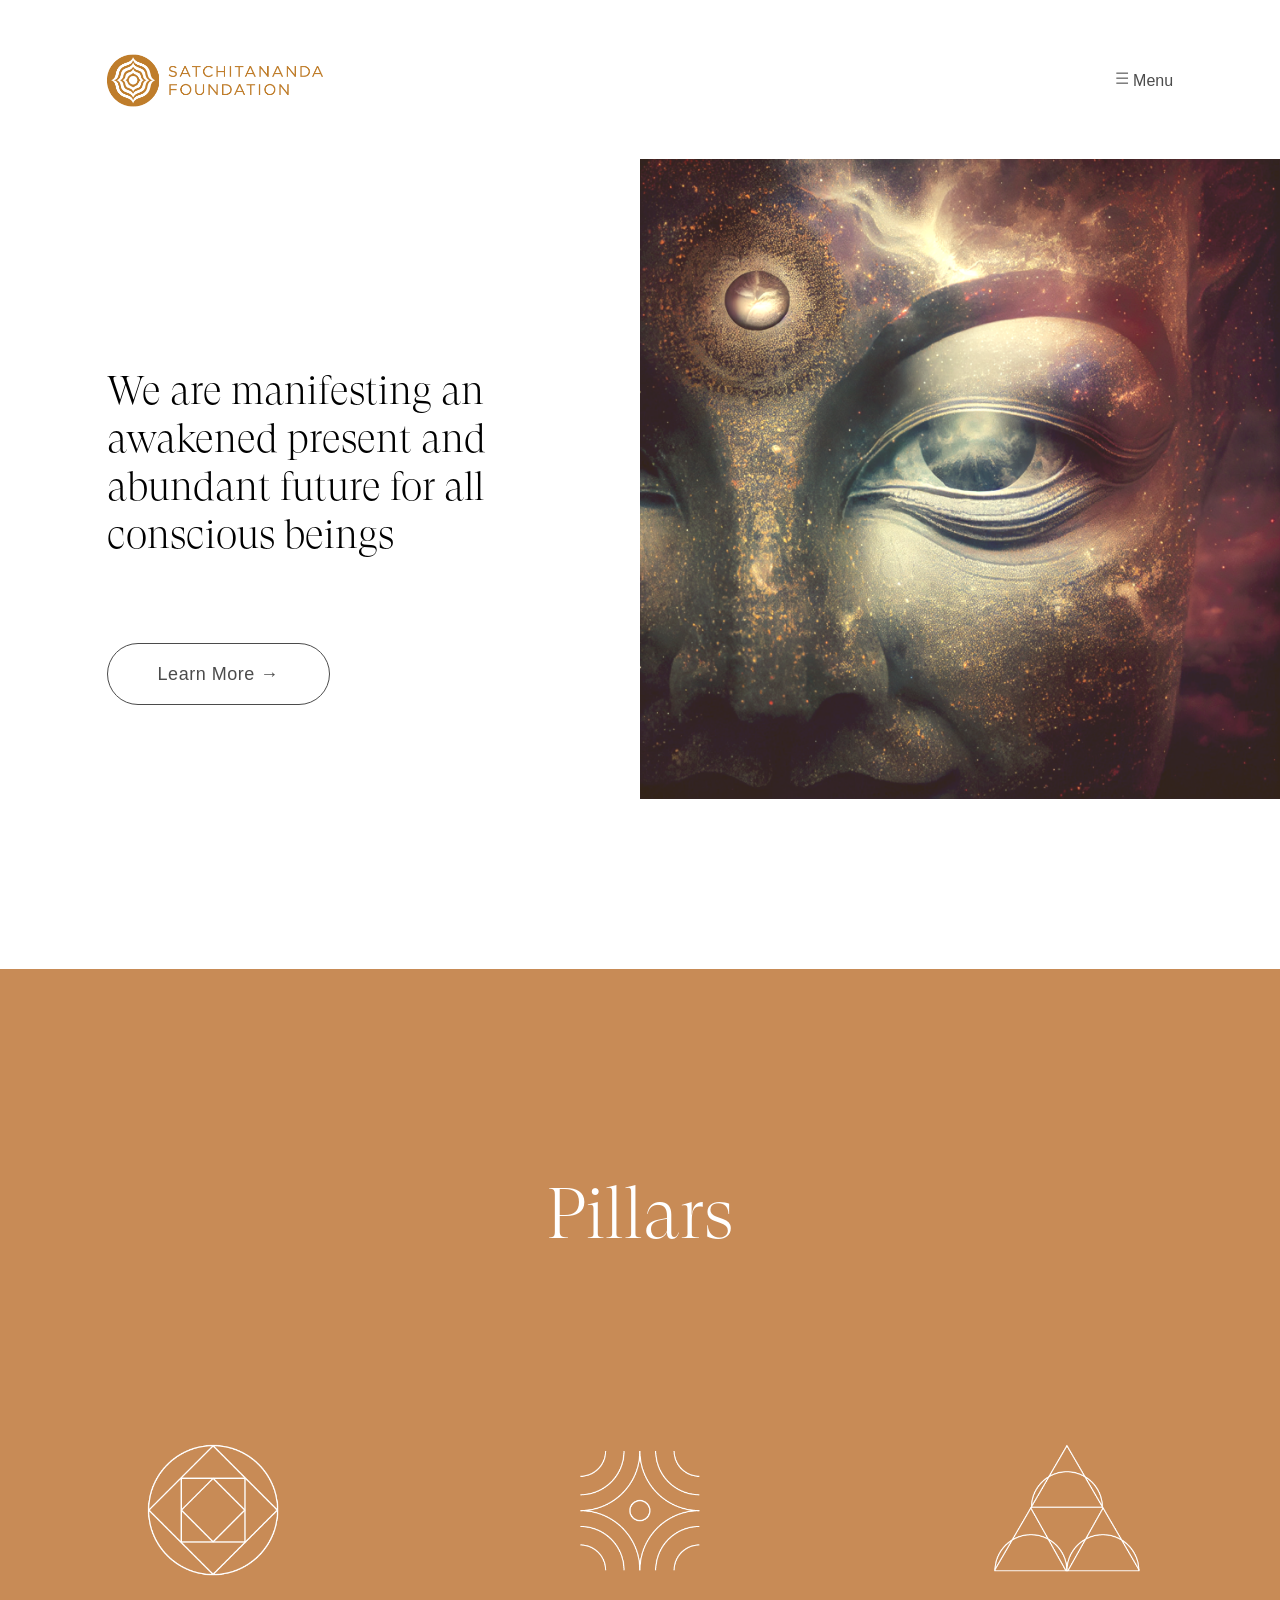
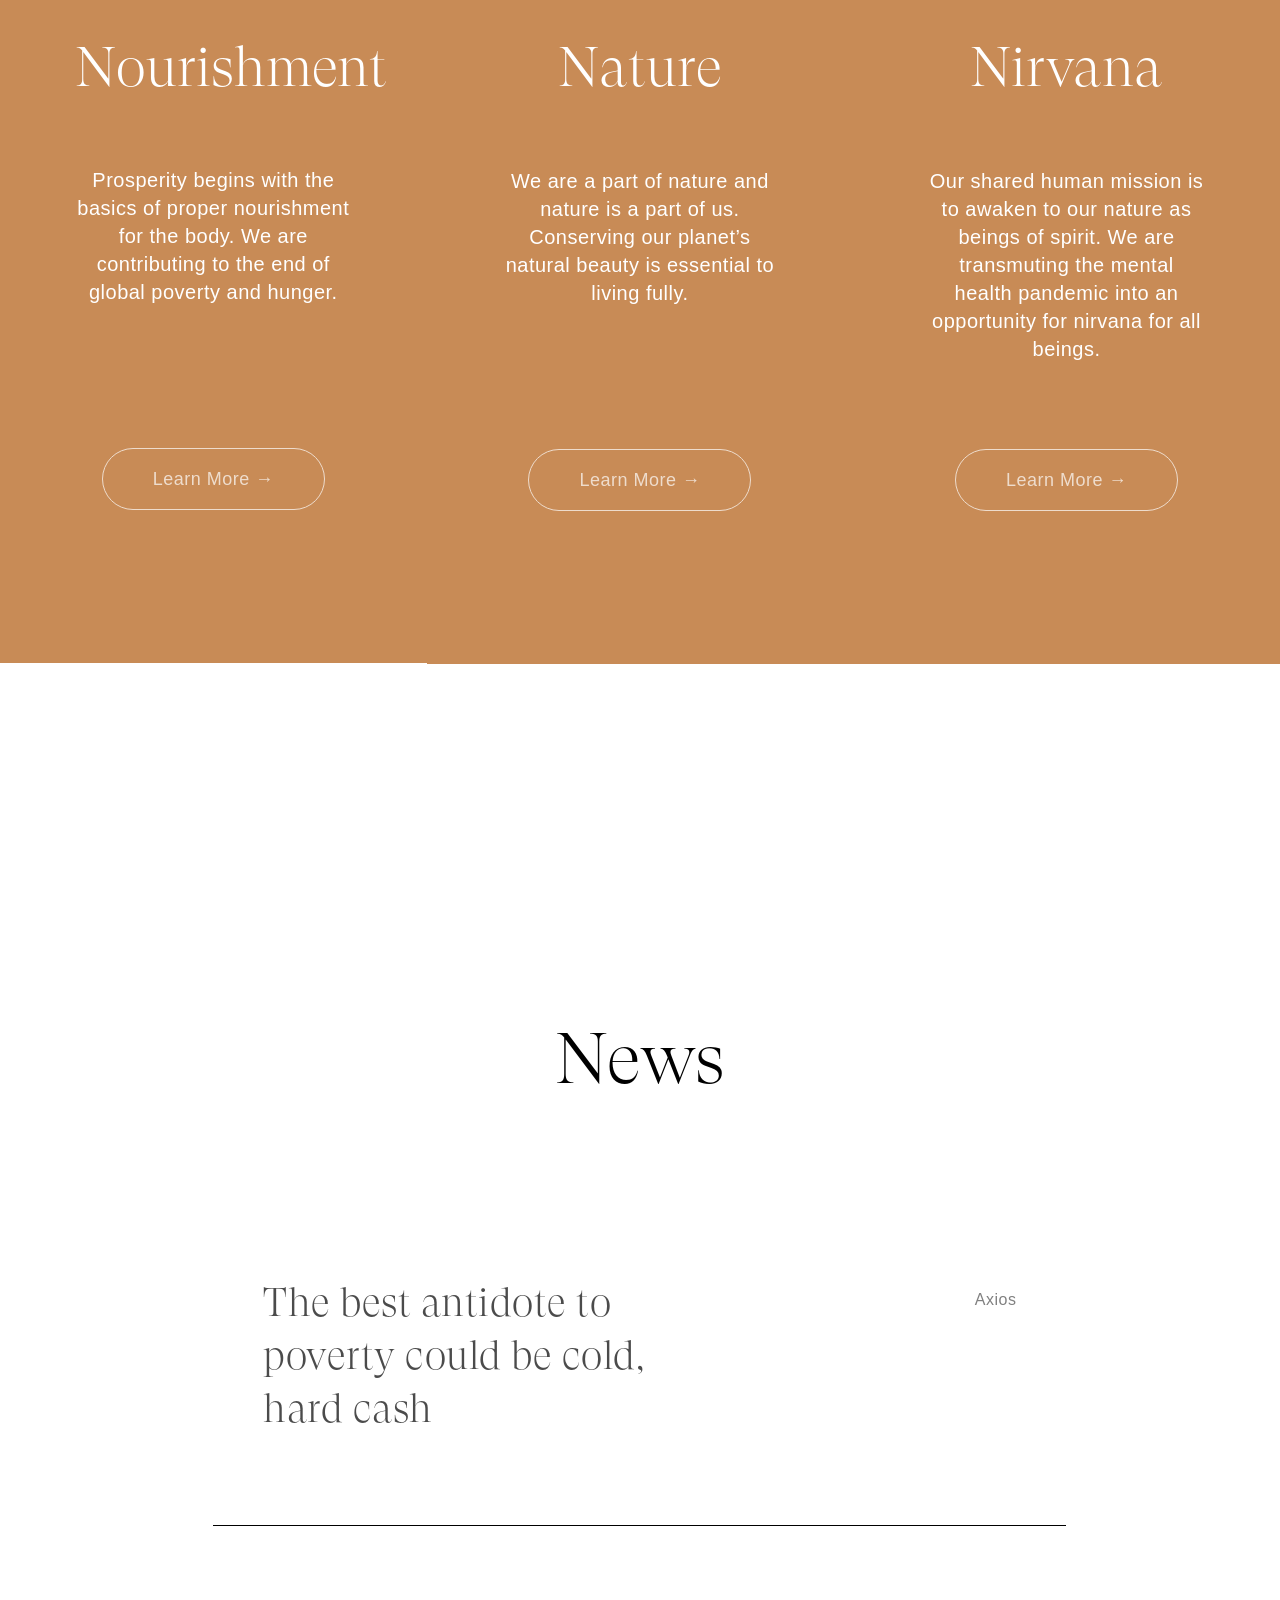
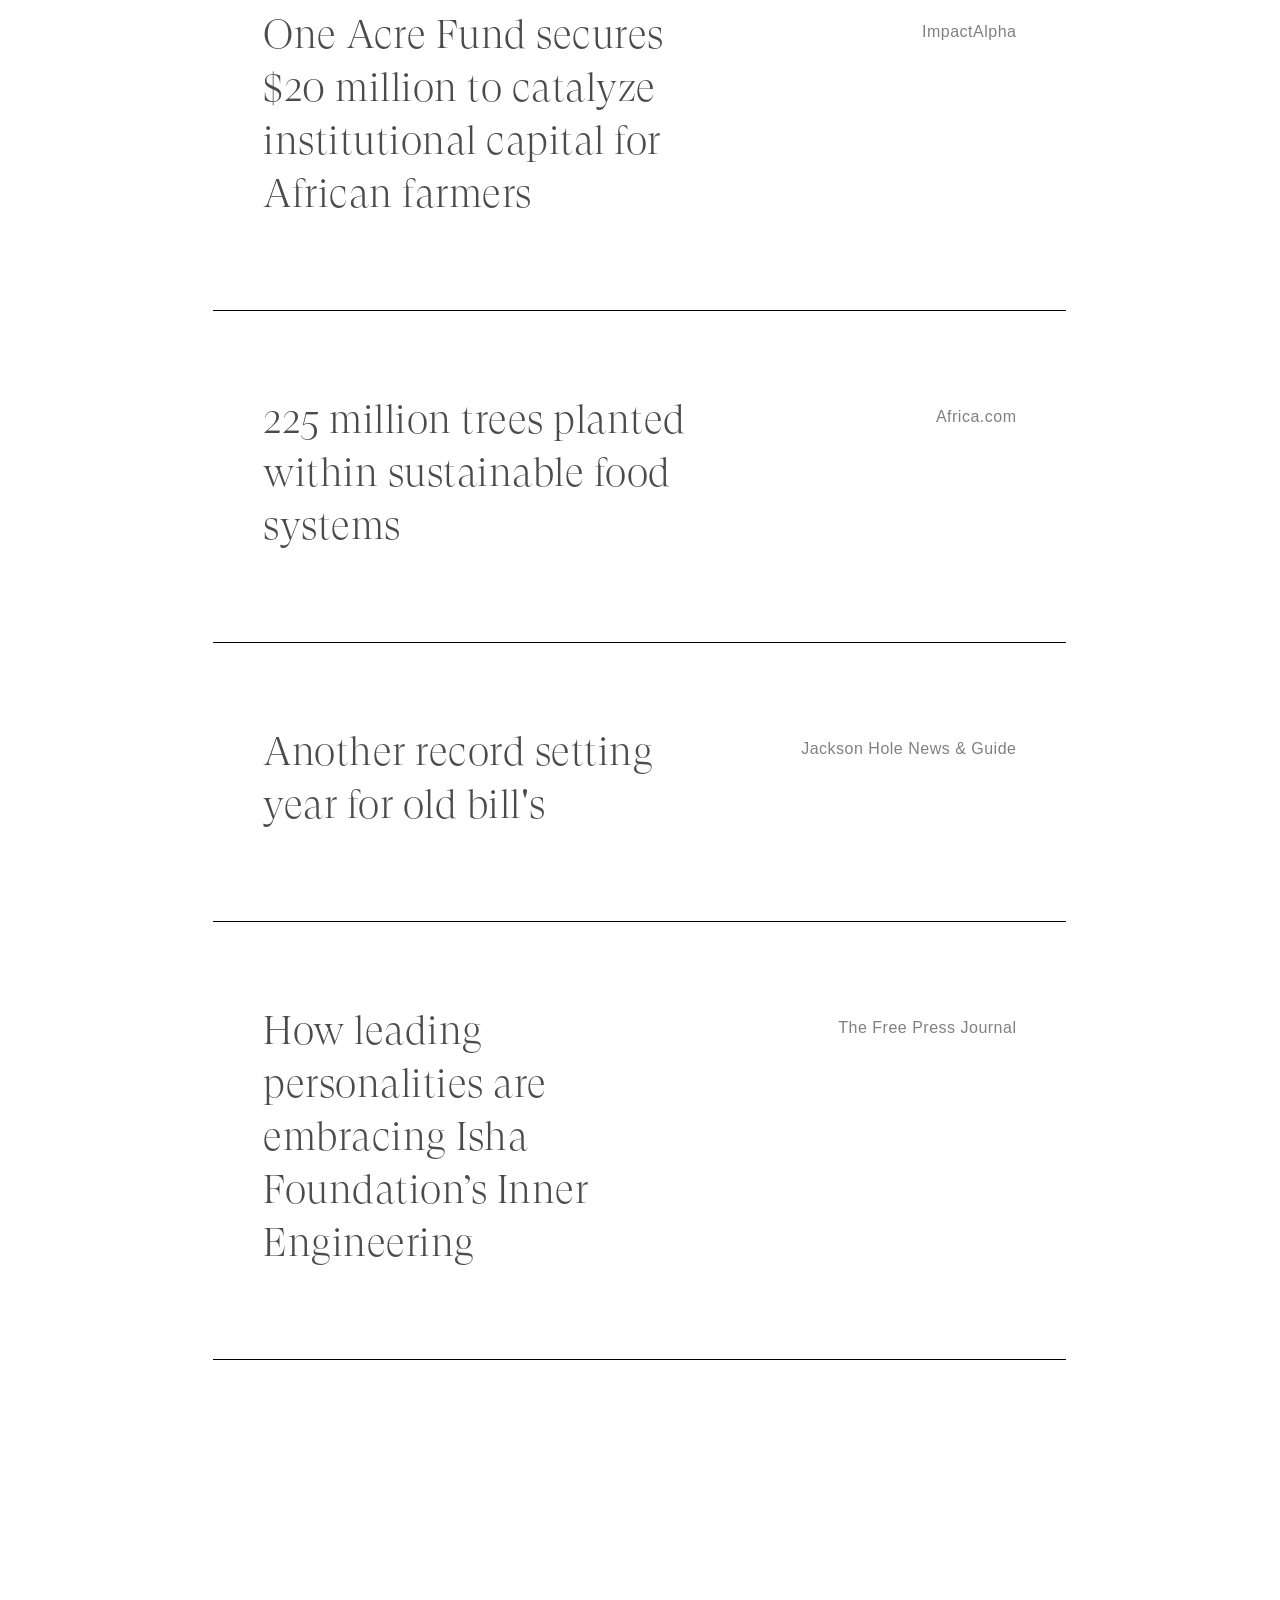
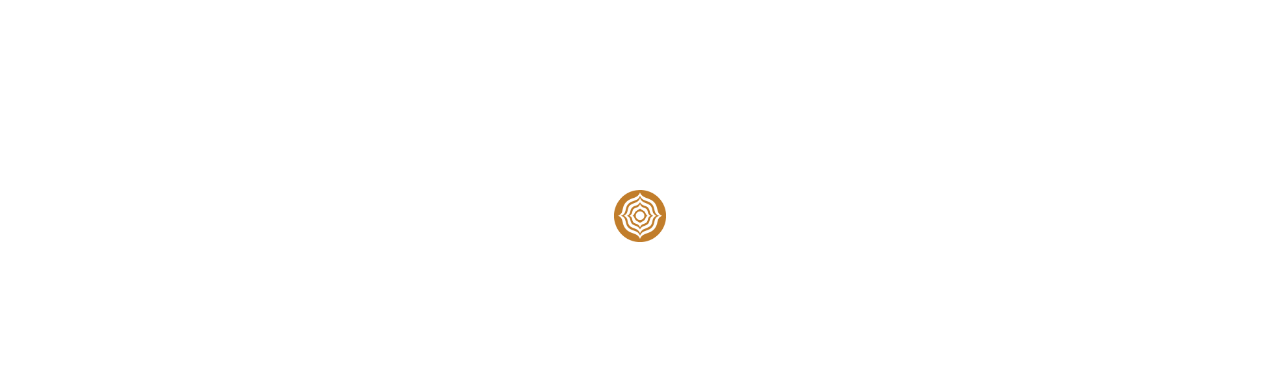
==== commit 21efb9e7: "Update index.html" ====
--- a/index.html
+++ b/index.html
@@ -1,6 +1,7 @@
 <!DOCTYPE HTML>
 <html lang="en">
 <head>
+	<!-- 🌎 -->
 	<script>
 		var host = "www.satchitanandafoundation.com"
 		if (window.location.host == host && window.location.protocol != "https:") {window.location.protocol = "https:"}
@@ -21,6 +22,7 @@
 	<meta name="twitter:image" content="https://www.satchitanandafoundation.com/img/thumbnail-tw.png">
 	<meta charset="utf-8">
 	<meta name="viewport" content="width=device-width, initial-scale=1">
+	<!-- 💃 -->
 	<link rel="shortcut icon" type="image/x-icon" href="img/fav.png">
 	<link href="css/grid.css" rel="stylesheet">
 	<link href="css/style.css" rel="stylesheet">
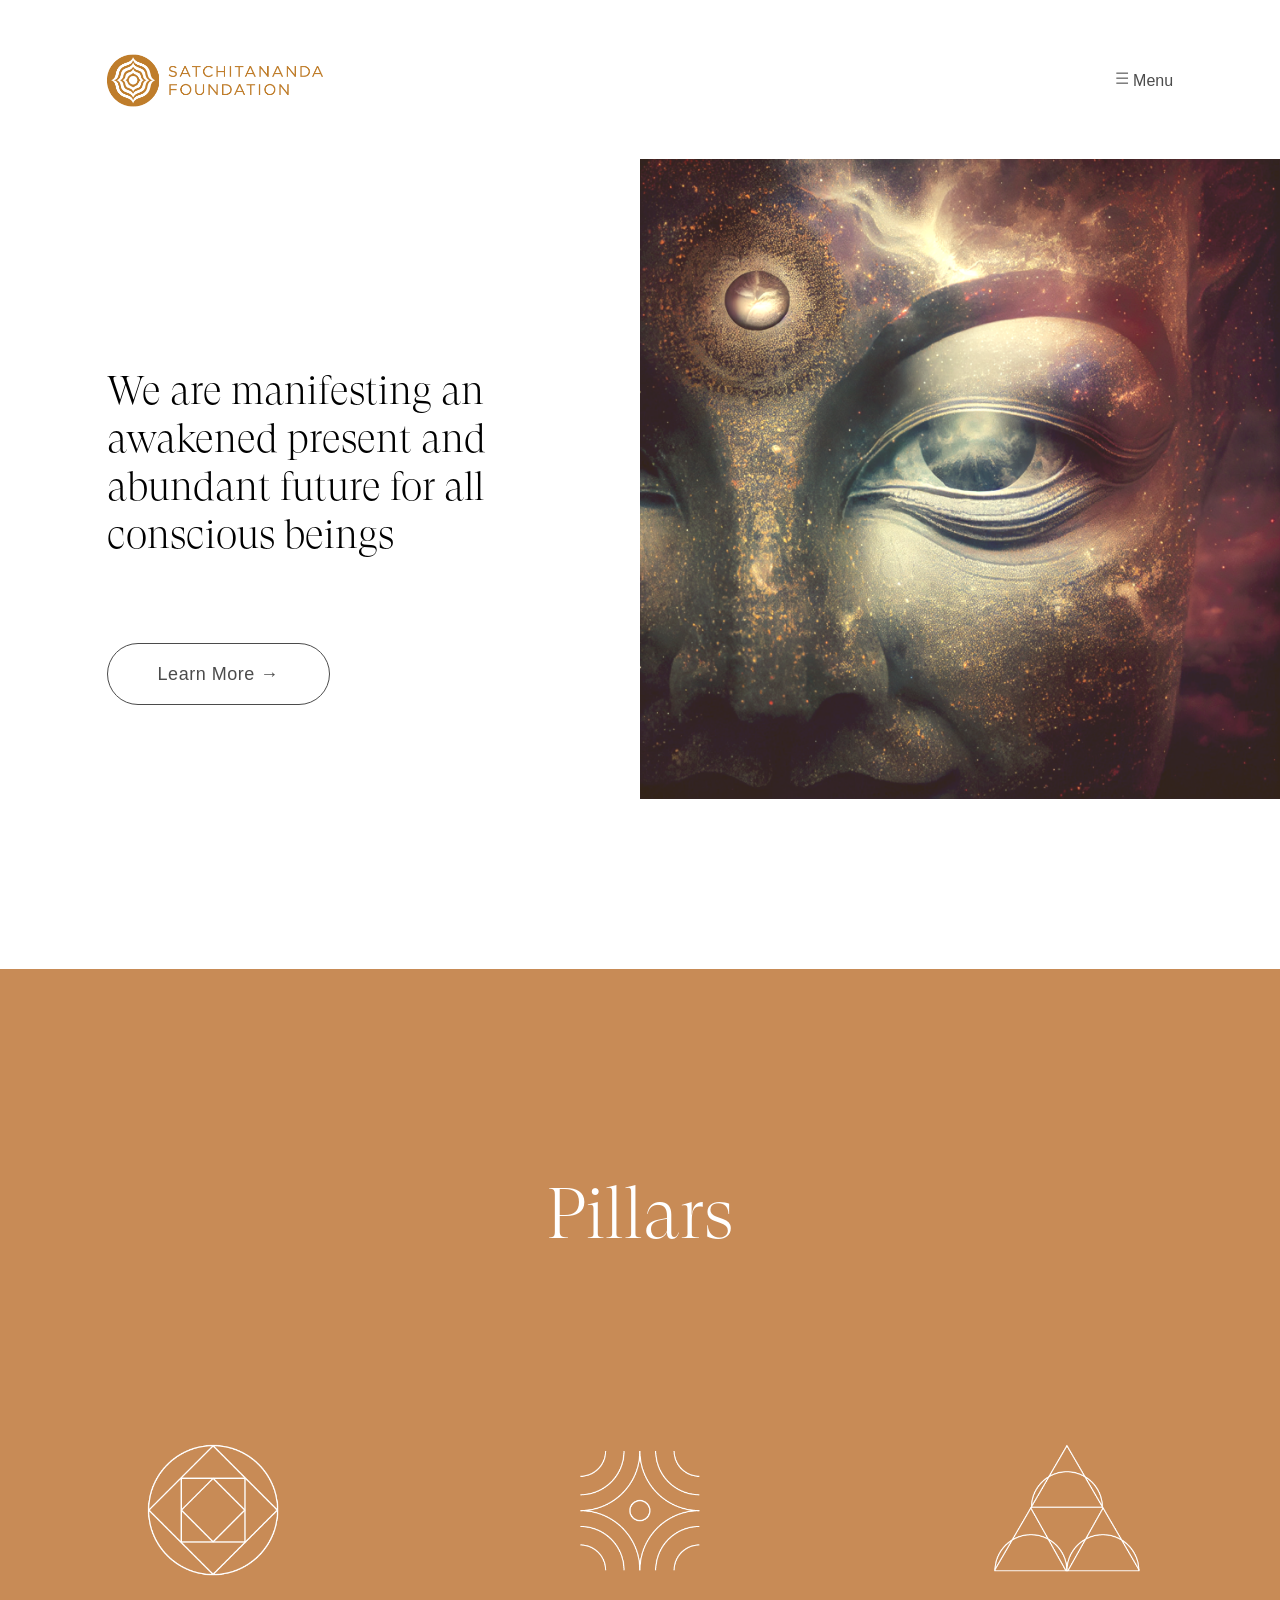
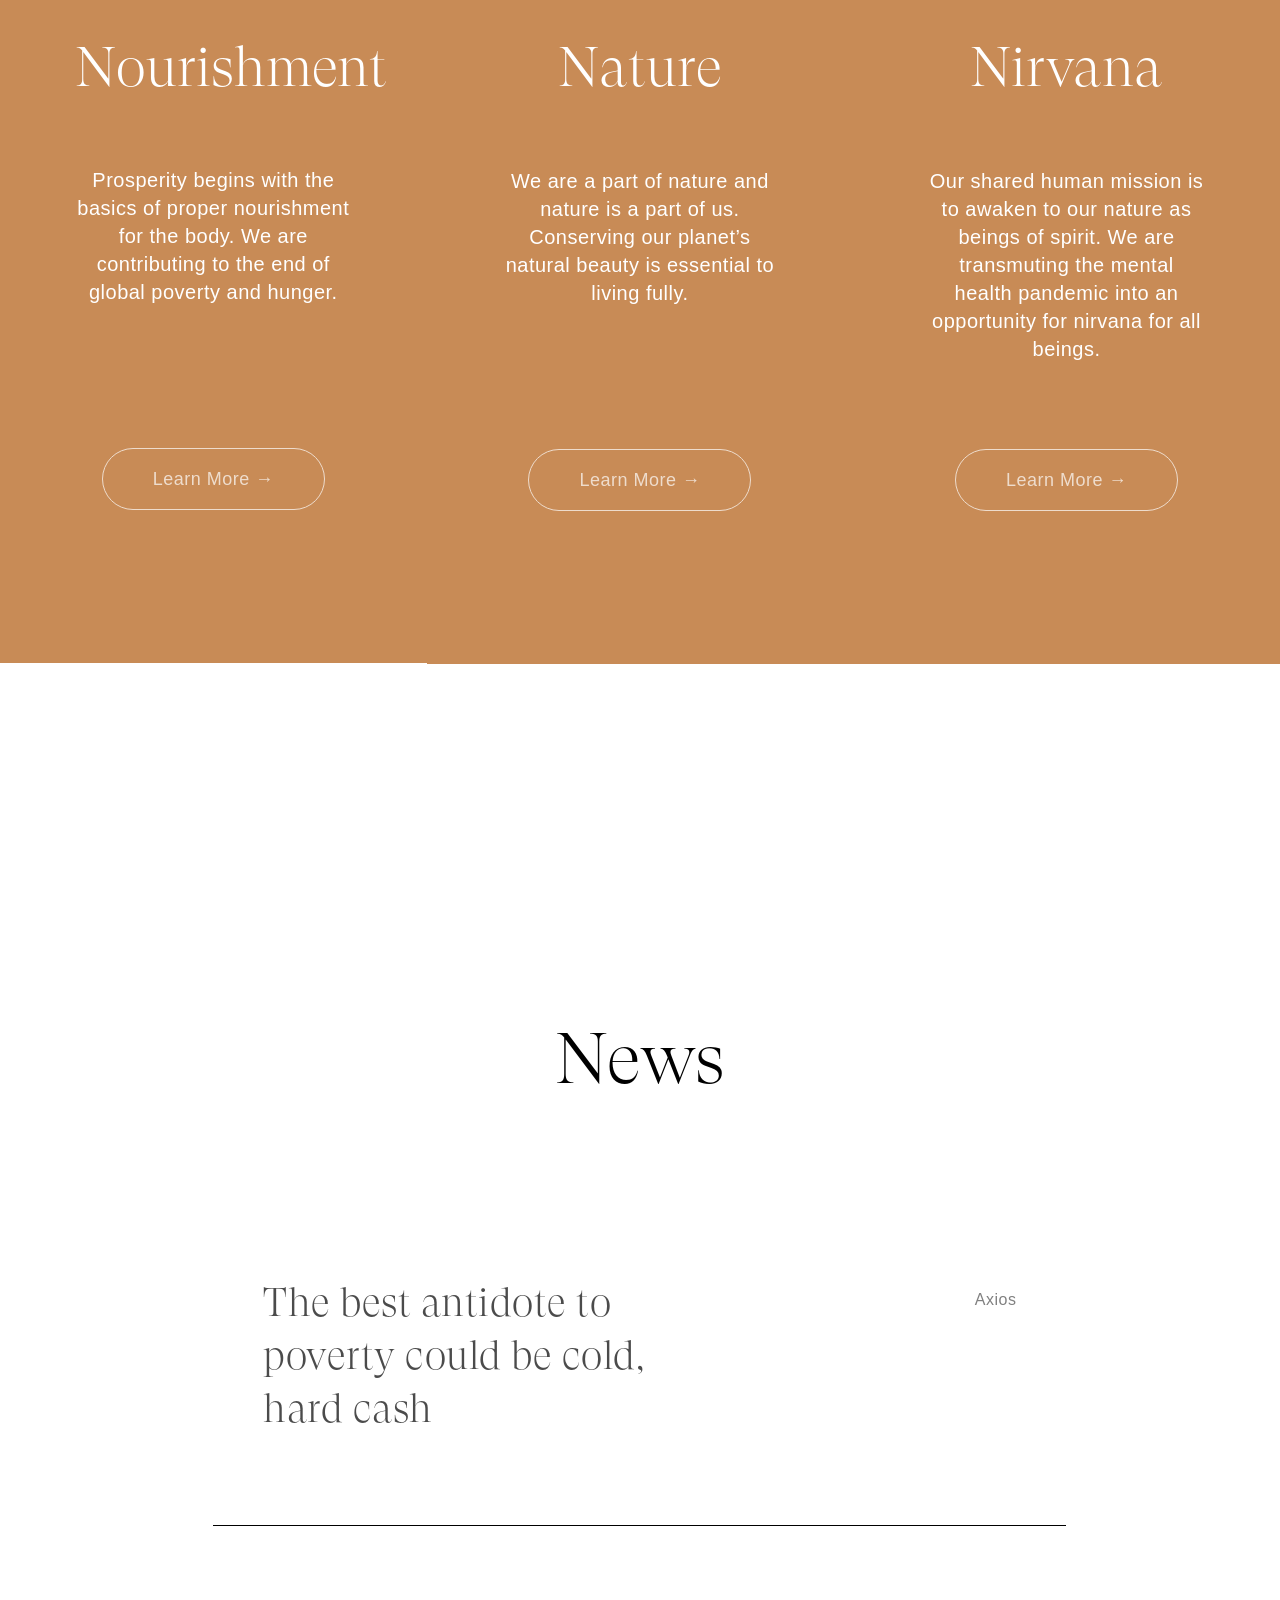
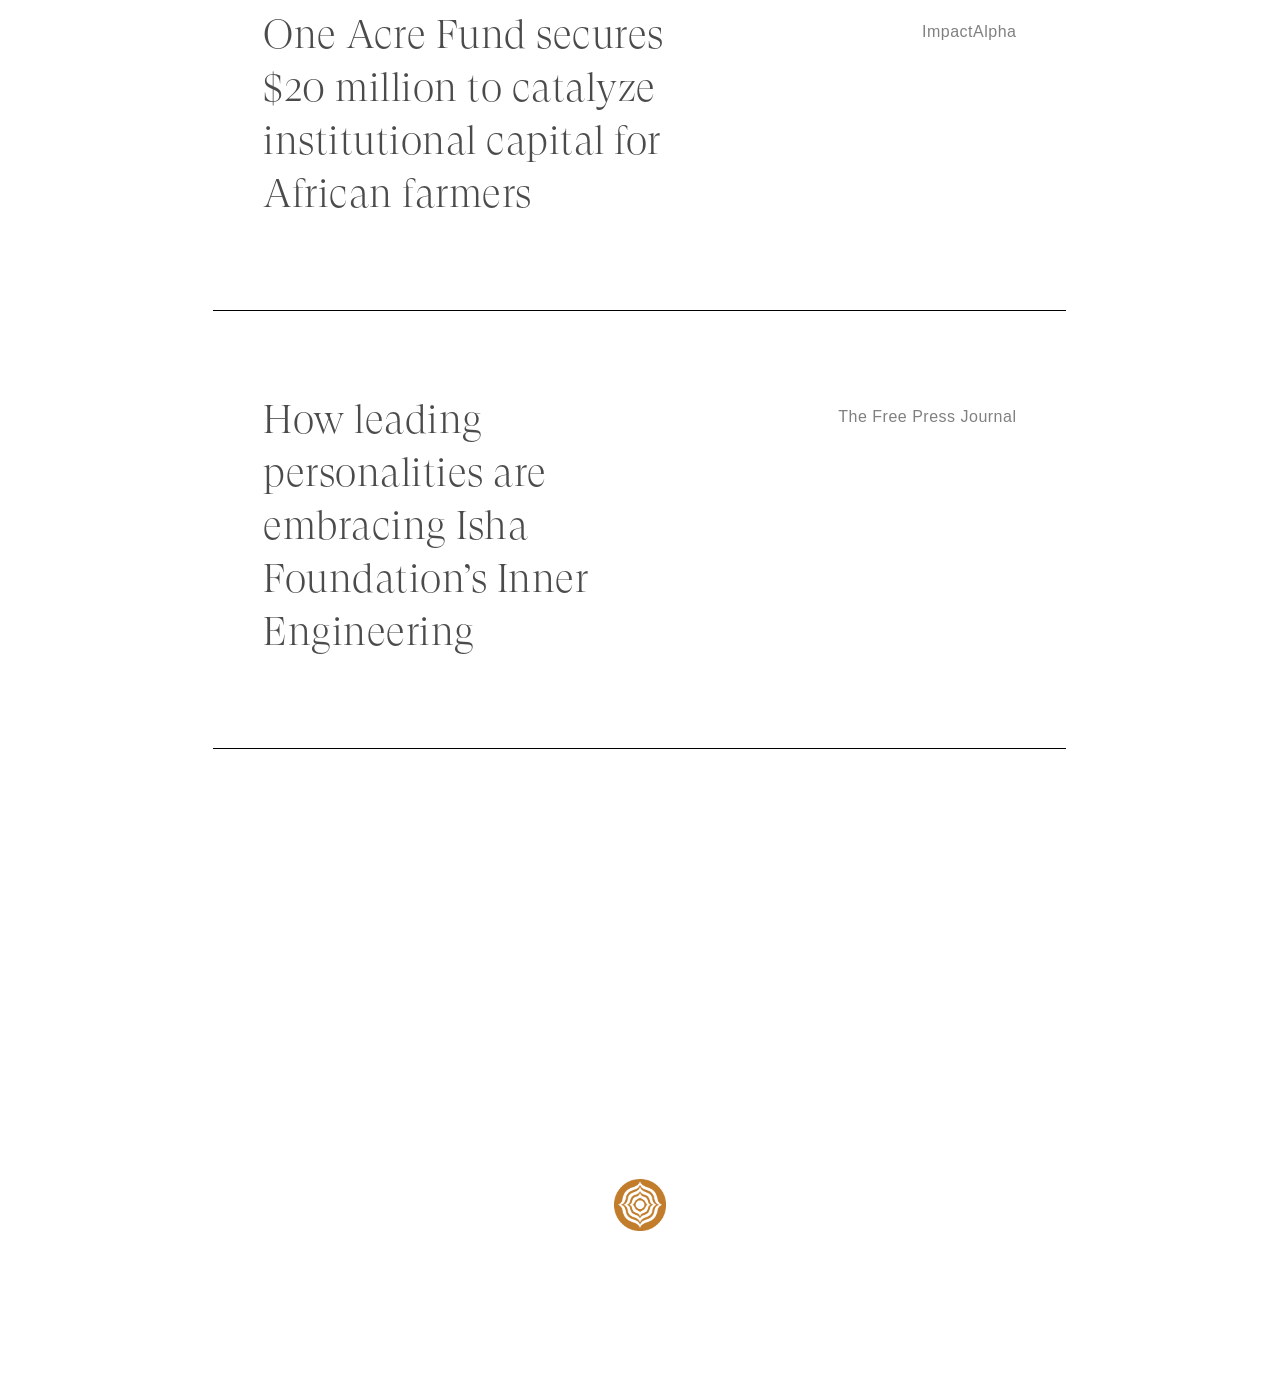
==== commit ca13f559: "Update index.html" ====
--- a/index.html
+++ b/index.html
@@ -172,36 +172,6 @@
 		<div class="row news-border-container">
 			<div class="col-2"></div>
 			<div class="col-5 left">
-				<p class="news-title"><a class="superlight" href="https://www.africa.com/225-million-trees-planted-within-sustainable-food-systems" target="_blank">225 million trees planted within sustainable food systems</a></p>
-			</div>
-			<div class="col-3 right">
-				<p class="news-source">Africa.com</p>
-			</div>
-			<div class="col-2"></div>
-		</div>
-		<div class="row">
-			<div class="col-2"></div>
-			<div class="col-8 news-border"></div>
-			<div class="col-2"></div>
-		</div>
-		<div class="row news-border-container">
-			<div class="col-2"></div>
-			<div class="col-5 left">
-				<p class="news-title"><a class="superlight" href="https://www.jhnewsandguide.com/news/town_county/local/another-record-setting-year-for-old-bills/article_1b489ef6-566a-5c36-bd68-8cf71f87dc6e.html" target="_blank">Another record setting year for old bill's</a></p>
-			</div>
-			<div class="col-3 right">
-				<p class="news-source">Jackson Hole News & Guide</p>
-			</div>
-			<div class="col-2"></div>
-		</div>
-		<div class="row">
-			<div class="col-2"></div>
-			<div class="col-8 news-border"></div>
-			<div class="col-2"></div>
-		</div>
-		<div class="row news-border-container">
-			<div class="col-2"></div>
-			<div class="col-5 left">
 				<p class="news-title"><a class="superlight" href="https://www.freepressjournal.in/india/2021-started-with-a-spiritual-high-how-leading-personalities-are-embracing-isha-foundations-inner-engineering" target="_blank">How leading personalities are embracing Isha Foundation’s Inner Engineering</a></p>
 			</div>
 			<div class="col-3 right">
